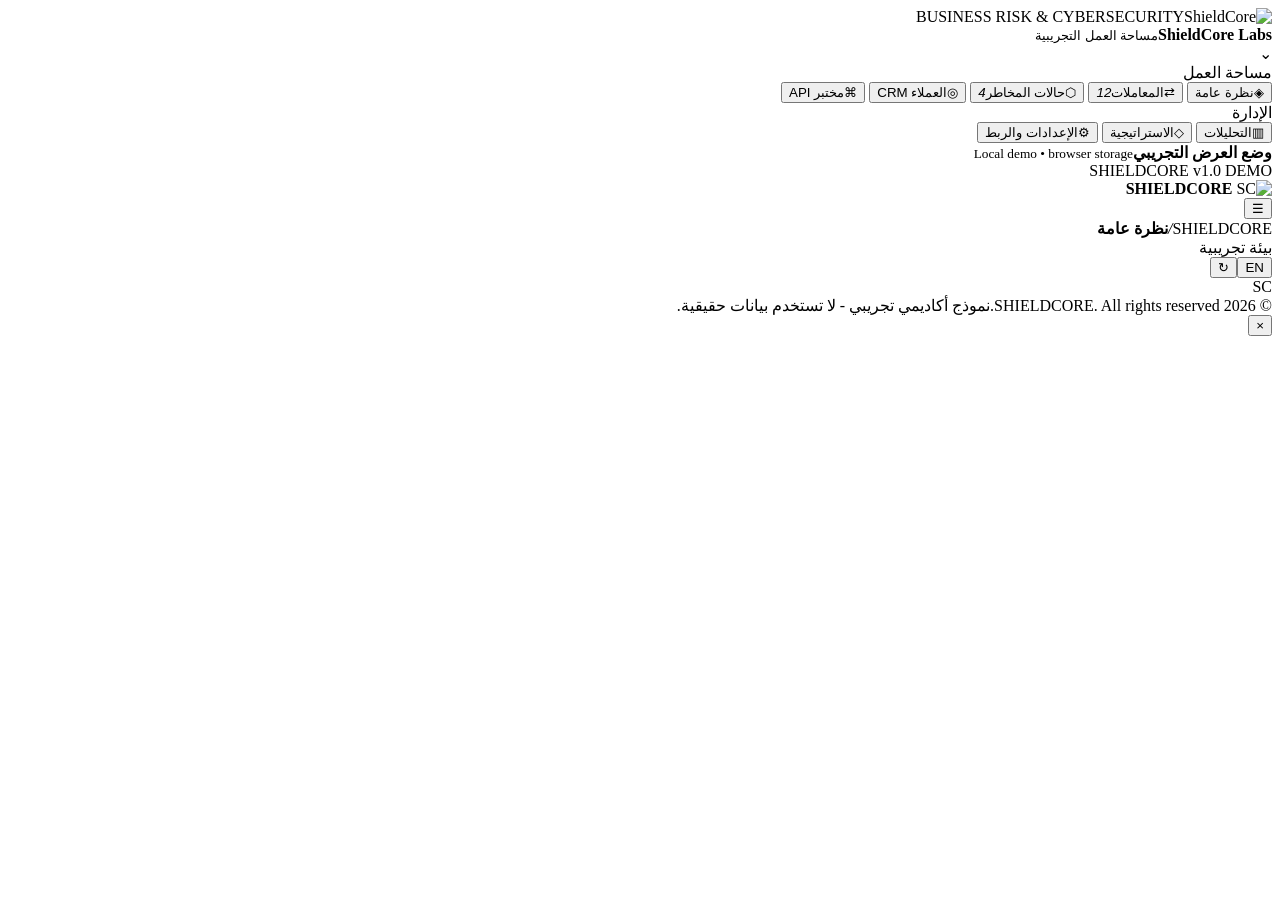
==== index.html @ 042070cd "Add files via upload" ====
<!doctype html>
<html lang="ar" dir="rtl">
<head>
  <meta charset="utf-8"><meta name="viewport" content="width=device-width, initial-scale=1">
  <meta name="theme-color" content="#08090d"><meta name="description" content="ShieldCore - API security, transaction risk management and customer operations.">
  <title>ShieldCore | Risk Command Center</title>
  <link rel="icon" href="assets/shieldcore-mark.png"><link rel="stylesheet" href="styles.css">
</head>
<body>
<div class="app-shell">
  <aside class="sidebar" id="sidebar">
    <div class="brand-lockup"><img src="assets/shieldcore-lockup.png" alt="ShieldCore"><span class="brand-caption">BUSINESS RISK & CYBERSECURITY</span></div>
    <div class="workspace-switch"><span class="workspace-dot"></span><div><b>ShieldCore Labs</b><small data-i18n="workspace">مساحة العمل التجريبية</small></div><span class="chevron">⌄</span></div>
    <div class="nav-caption" data-i18n="workspaceNav">مساحة العمل</div>
    <nav class="main-nav">
      <button class="nav-item active" data-view="overview"><span class="nav-ico">◈</span><span data-i18n="overview">نظرة عامة</span></button>
      <button class="nav-item" data-view="transactions"><span class="nav-ico">⇄</span><span data-i18n="transactions">المعاملات</span><em id="nav-tx-count">12</em></button>
      <button class="nav-item" data-view="cases"><span class="nav-ico">⬡</span><span data-i18n="cases">حالات المخاطر</span><em class="alert-count" id="nav-case-count">4</em></button>
      <button class="nav-item" data-view="customers"><span class="nav-ico">◎</span><span data-i18n="customers">العملاء CRM</span></button>
      <button class="nav-item" data-view="api"><span class="nav-ico">⌘</span><span data-i18n="api">مختبر API</span></button>
    </nav>
    <div class="nav-caption" data-i18n="management">الإدارة</div>
    <nav class="main-nav">
      <button class="nav-item" data-view="insights"><span class="nav-ico">▥</span><span data-i18n="insights">التحليلات</span></button>
      <button class="nav-item" data-view="strategy"><span class="nav-ico">◇</span><span data-i18n="strategy">الاستراتيجية</span></button>
      <button class="nav-item" data-view="settings"><span class="nav-ico">⚙</span><span data-i18n="settings">الإعدادات والربط</span></button>
    </nav>
    <div class="sidebar-bottom"><div class="security-status"><span class="pulse"></span><div><b data-i18n="demoMode">وضع العرض التجريبي</b><small id="mode-label">Local demo • browser storage</small></div></div><div class="side-footer">SHIELDCORE <span>v1.0 DEMO</span></div></div>
  </aside>
  <main class="main-area">
    <header class="topbar">
      <div class="mobile-brand"><img src="assets/shieldcore-mark.png" alt="SC"> <b>SHIELDCORE</b></div>
      <button class="mobile-menu" id="mobile-menu">☰</button>
      <div class="breadcrumb"><span>SHIELDCORE</span><i>/</i><b id="crumb-label">نظرة عامة</b></div>
      <div class="top-actions"><div class="live-pill"><span class="pulse"></span><span data-i18n="demoEnvironment">بيئة تجريبية</span></div><button class="icon-btn" id="lang-toggle" title="Switch language">EN</button><button class="icon-btn" id="reset-demo" title="Reset demo">↻</button><div class="avatar">SC</div></div>
    </header>
    <section class="content" id="view-container"></section>
    <footer class="page-footer"><span>© 2026 SHIELDCORE. All rights reserved.</span><span data-i18n="prototypeNotice">نموذج أكاديمي تجريبي - لا تستخدم بيانات حقيقية.</span></footer>
  </main>
</div>
<div class="toast" id="toast"></div>
<div class="modal-backdrop hidden" id="modal-backdrop"><div class="modal" id="modal"><button class="modal-close" id="modal-close">×</button><div id="modal-content"></div></div></div>
<script src="https://cdn.jsdelivr.net/npm/@supabase/supabase-js@2"></script>
<script src="config.js"></script><script src="app.js"></script>
</body></html>
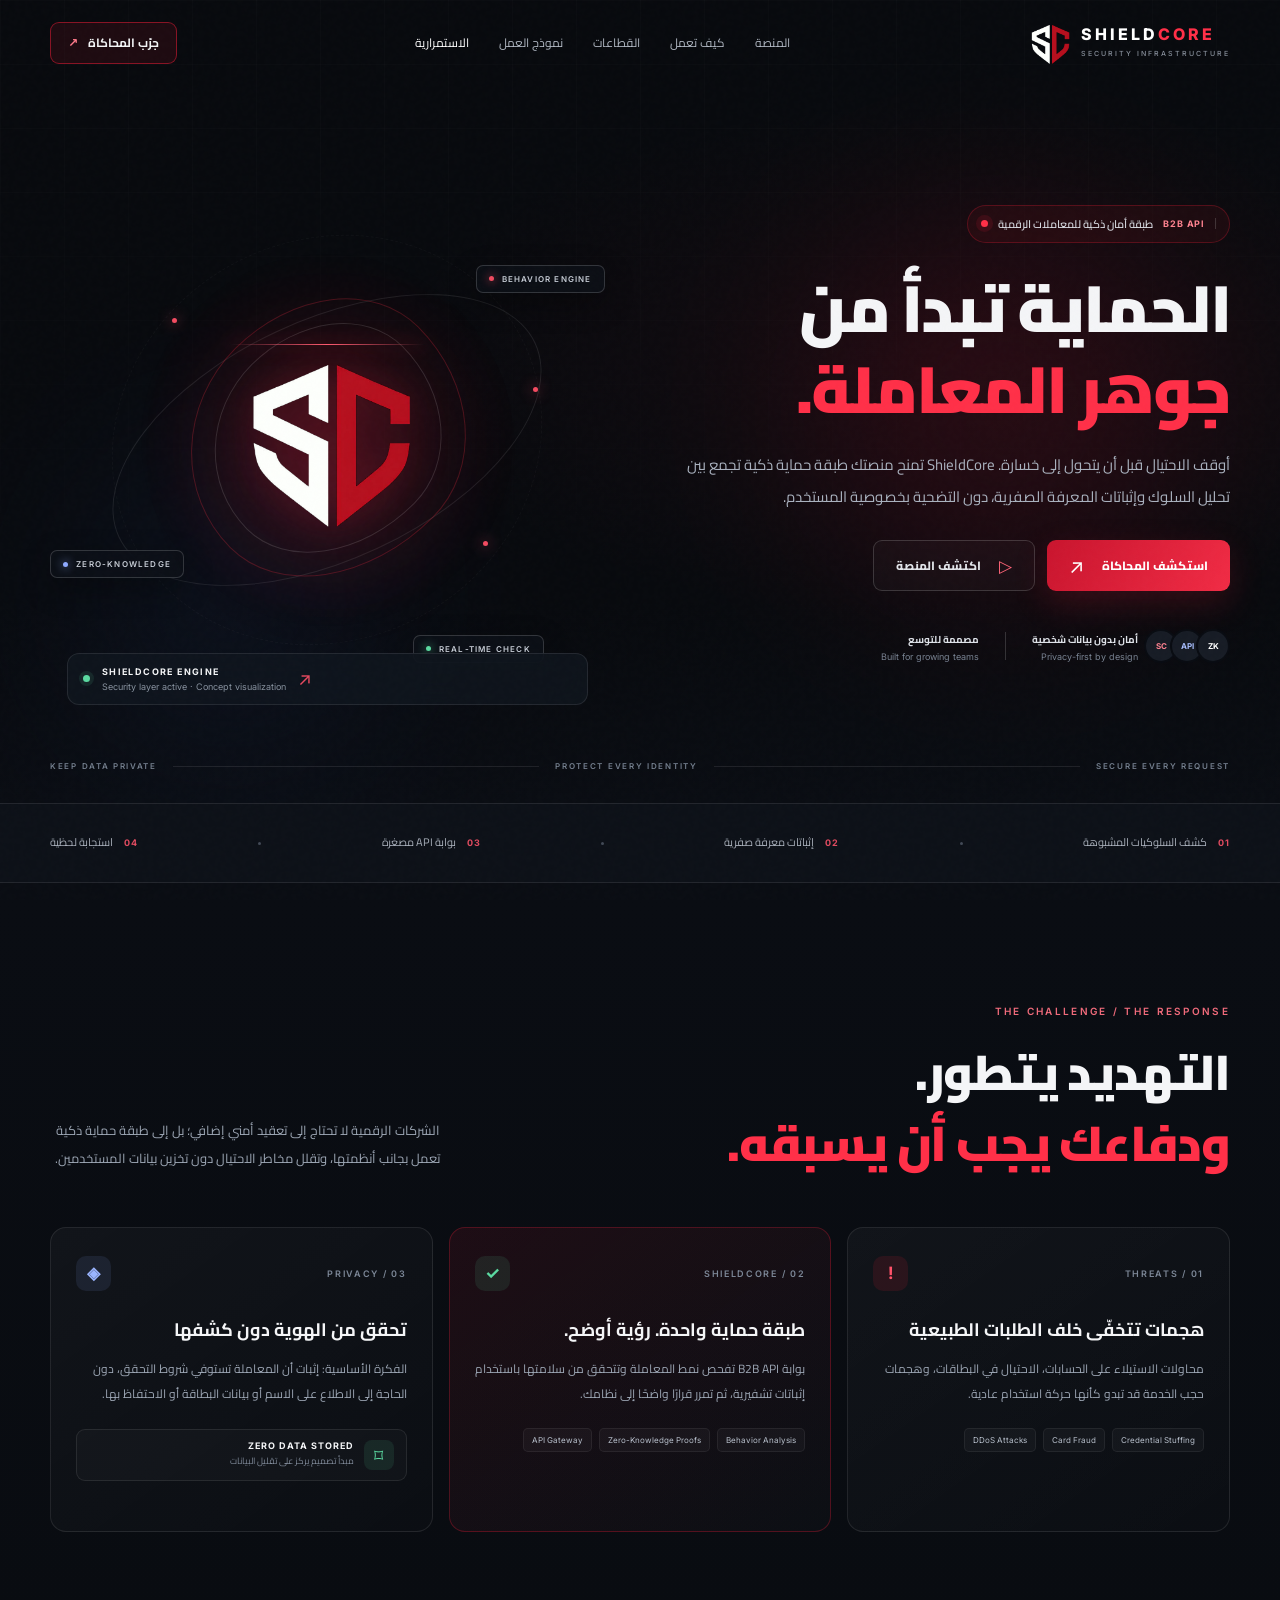
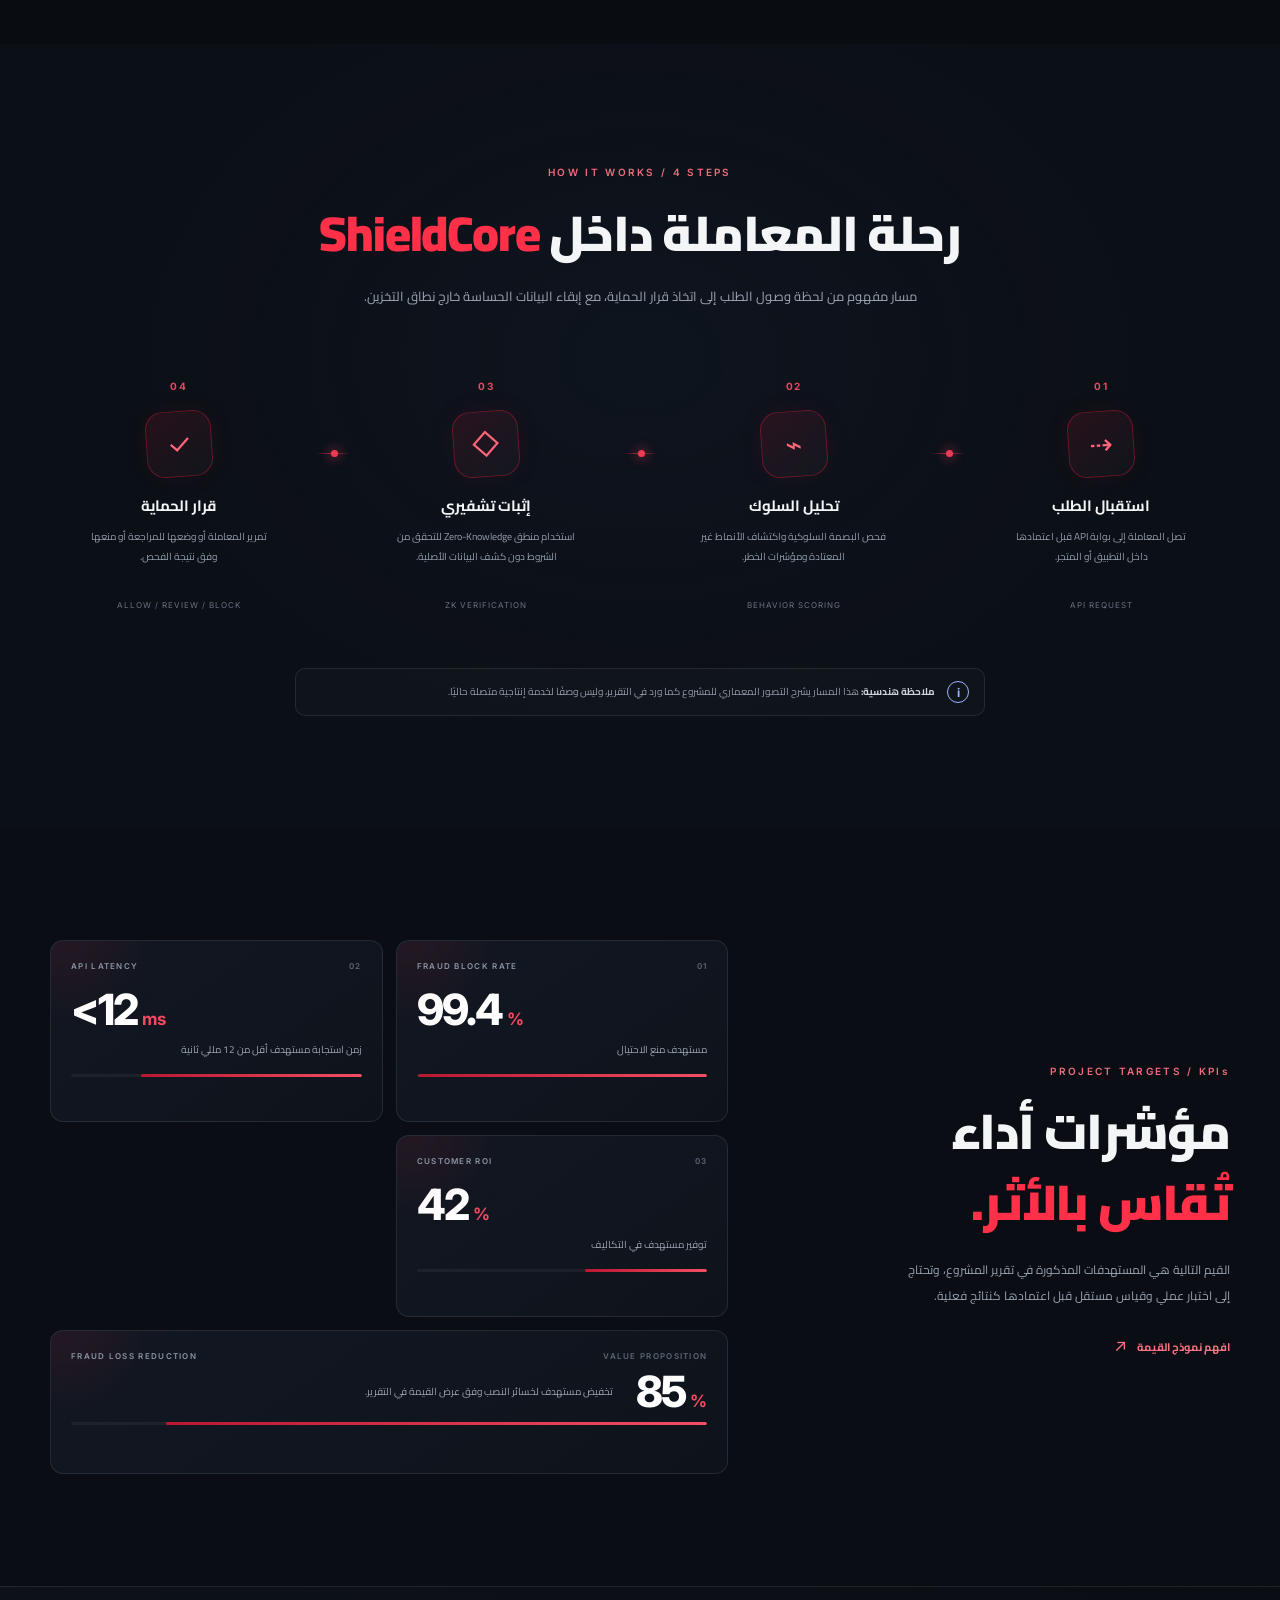
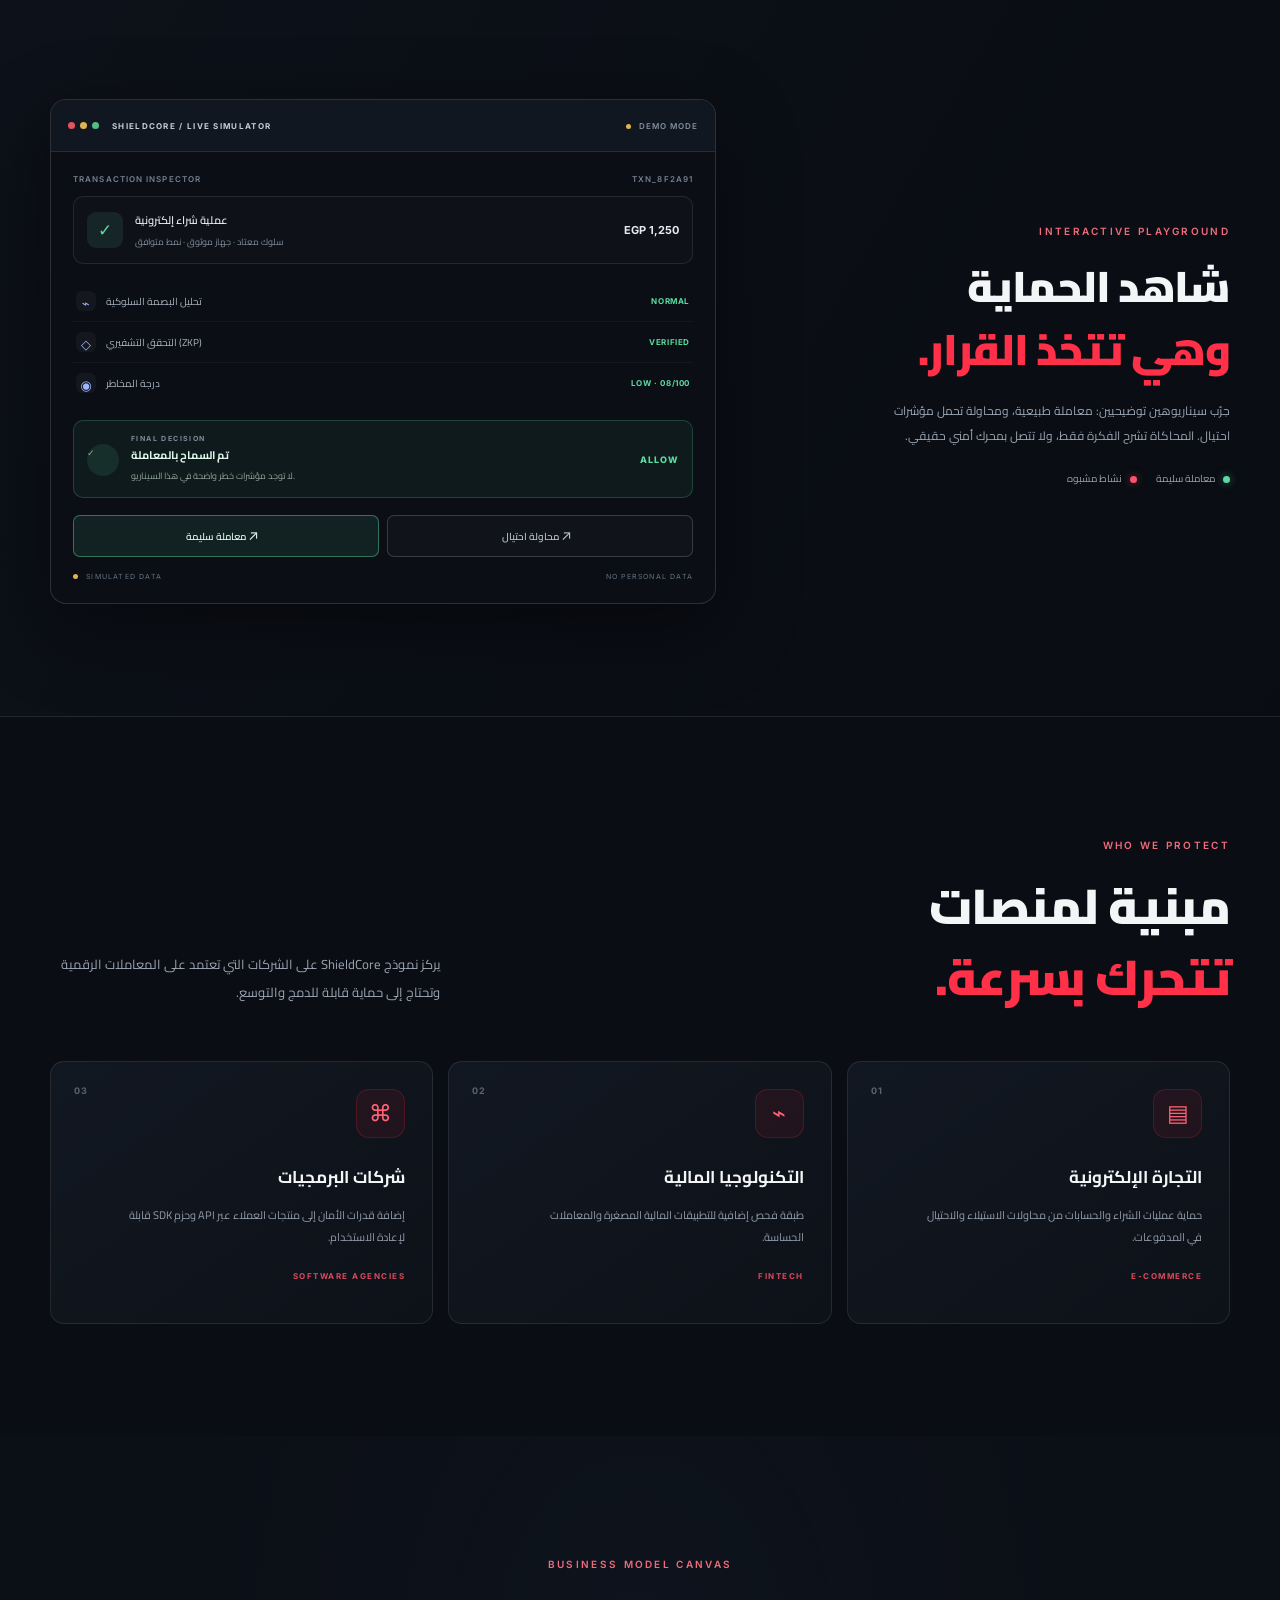
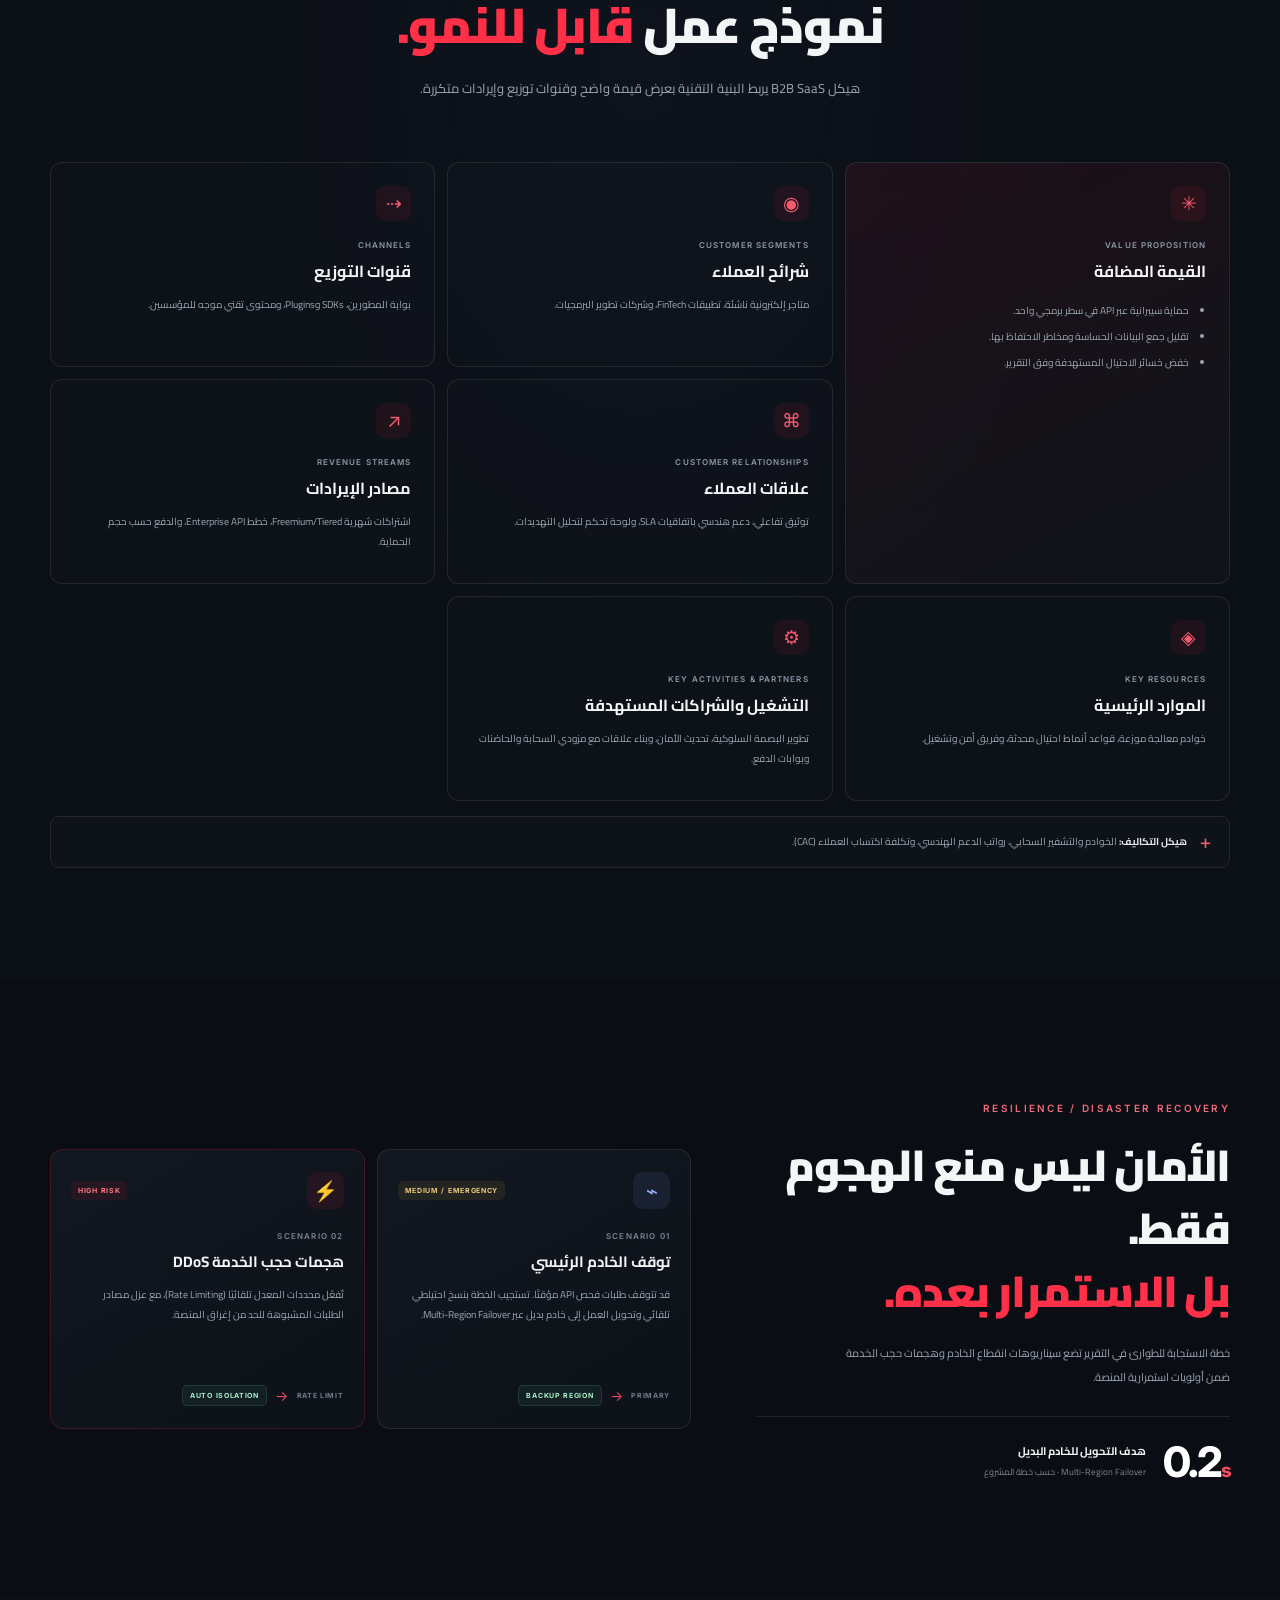
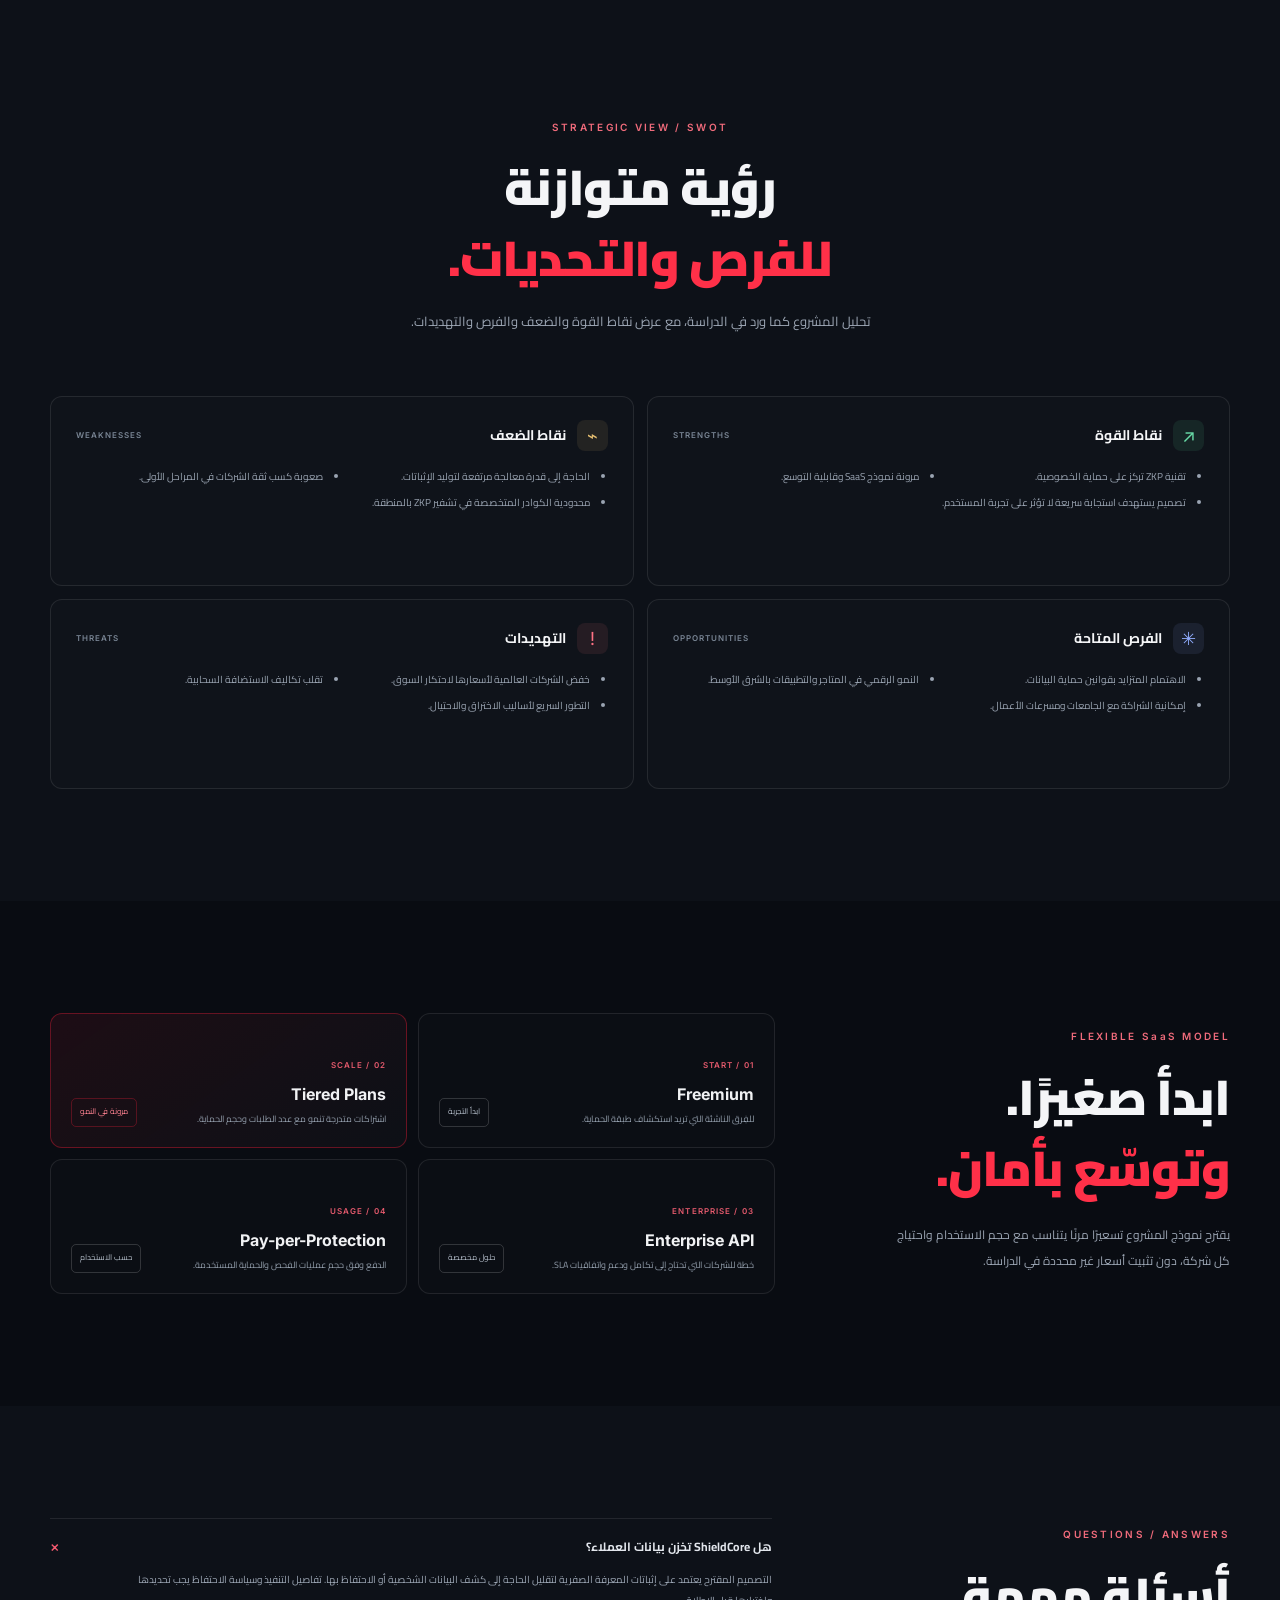
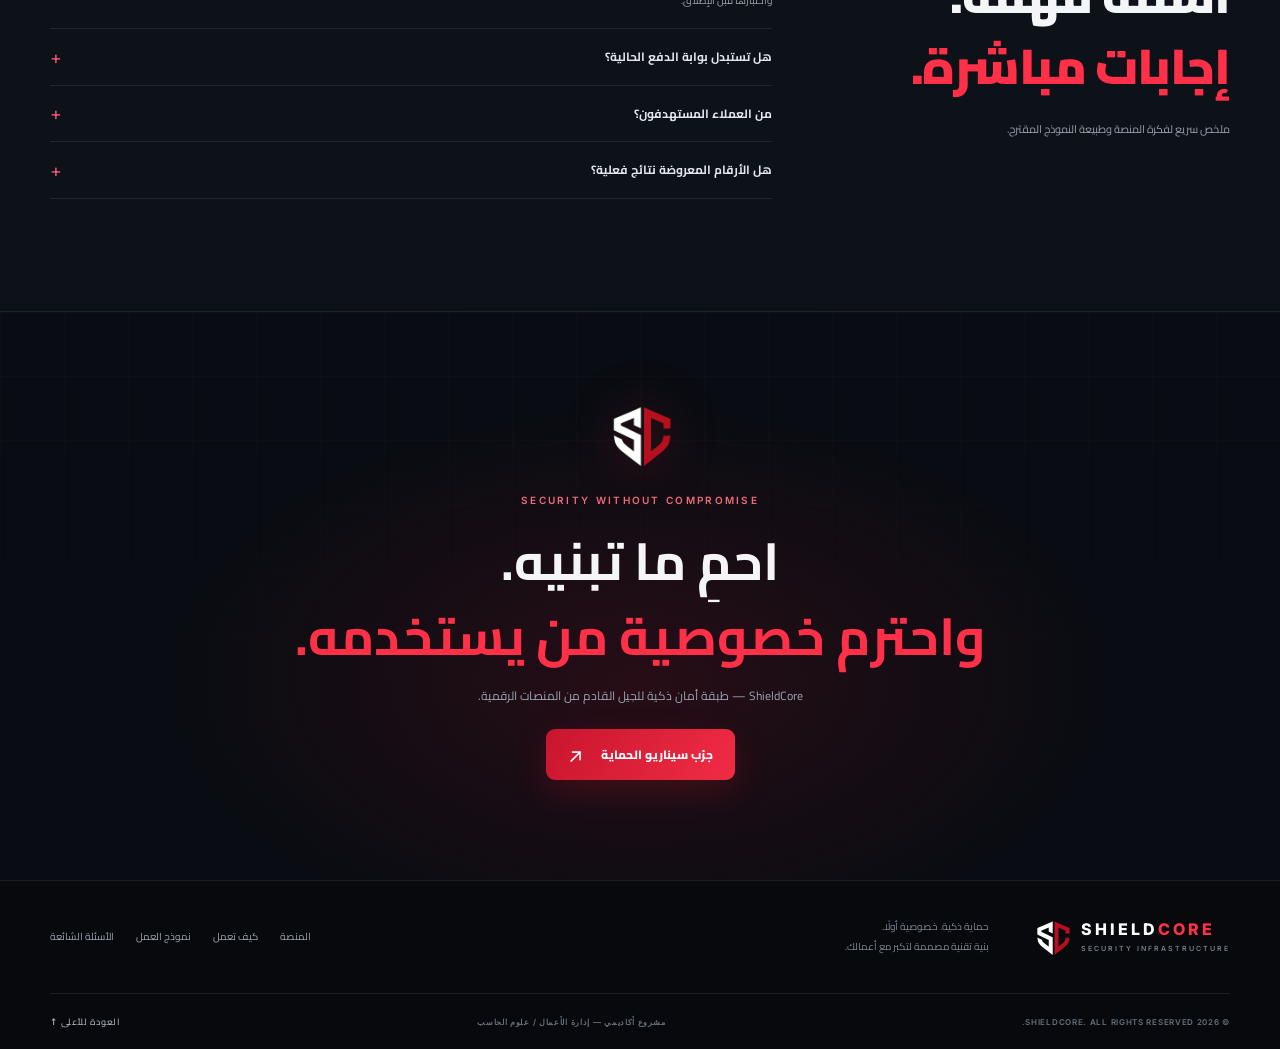
==== commit 1e0b35cb: "Replace repository contents with clean ShieldCore website" ====
--- a/index.html
+++ b/index.html
@@ -1,45 +1,259 @@
 <!doctype html>
 <html lang="ar" dir="rtl">
 <head>
-  <meta charset="utf-8"><meta name="viewport" content="width=device-width, initial-scale=1">
-  <meta name="theme-color" content="#08090d"><meta name="description" content="ShieldCore - API security, transaction risk management and customer operations.">
-  <title>ShieldCore | Risk Command Center</title>
-  <link rel="icon" href="assets/shieldcore-mark.png"><link rel="stylesheet" href="styles.css">
+  <meta charset="utf-8">
+  <meta name="viewport" content="width=device-width, initial-scale=1">
+  <meta name="theme-color" content="#07090d">
+  <meta name="description" content="ShieldCore — بوابة API ذكية لمكافحة الاحتيال الرقمي، وتحليل السلوكيات المشبوهة، وحماية الخصوصية بإثباتات المعرفة الصفرية.">
+  <meta property="og:title" content="ShieldCore | الحماية تبدأ من جوهر المعاملة">
+  <meta property="og:description" content="أمان لحظي للمعاملات الرقمية. خصوصية بلا تنازل. بنية B2B API Gateway مصممة للشركات الناشئة والمنصات الرقمية.">
+  <meta property="og:type" content="website">
+  <title>ShieldCore | الحماية تبدأ من جوهر المعاملة</title>
+  <link rel="icon" type="image/png" href="assets/shieldcore-mark.png">
+  <link rel="preconnect" href="https://fonts.googleapis.com">
+  <link rel="preconnect" href="https://fonts.gstatic.com" crossorigin>
+  <link href="https://fonts.googleapis.com/css2?family=Cairo:wght@400;500;600;700;800;900&family=Inter:wght@400;500;600;700;800&display=swap" rel="stylesheet">
+  
 </head>
 <body>
-<div class="app-shell">
-  <aside class="sidebar" id="sidebar">
-    <div class="brand-lockup"><img src="assets/shieldcore-lockup.png" alt="ShieldCore"><span class="brand-caption">BUSINESS RISK & CYBERSECURITY</span></div>
-    <div class="workspace-switch"><span class="workspace-dot"></span><div><b>ShieldCore Labs</b><small data-i18n="workspace">مساحة العمل التجريبية</small></div><span class="chevron">⌄</span></div>
-    <div class="nav-caption" data-i18n="workspaceNav">مساحة العمل</div>
-    <nav class="main-nav">
-      <button class="nav-item active" data-view="overview"><span class="nav-ico">◈</span><span data-i18n="overview">نظرة عامة</span></button>
-      <button class="nav-item" data-view="transactions"><span class="nav-ico">⇄</span><span data-i18n="transactions">المعاملات</span><em id="nav-tx-count">12</em></button>
-      <button class="nav-item" data-view="cases"><span class="nav-ico">⬡</span><span data-i18n="cases">حالات المخاطر</span><em class="alert-count" id="nav-case-count">4</em></button>
-      <button class="nav-item" data-view="customers"><span class="nav-ico">◎</span><span data-i18n="customers">العملاء CRM</span></button>
-      <button class="nav-item" data-view="api"><span class="nav-ico">⌘</span><span data-i18n="api">مختبر API</span></button>
-    </nav>
-    <div class="nav-caption" data-i18n="management">الإدارة</div>
-    <nav class="main-nav">
-      <button class="nav-item" data-view="insights"><span class="nav-ico">▥</span><span data-i18n="insights">التحليلات</span></button>
-      <button class="nav-item" data-view="strategy"><span class="nav-ico">◇</span><span data-i18n="strategy">الاستراتيجية</span></button>
-      <button class="nav-item" data-view="settings"><span class="nav-ico">⚙</span><span data-i18n="settings">الإعدادات والربط</span></button>
-    </nav>
-    <div class="sidebar-bottom"><div class="security-status"><span class="pulse"></span><div><b data-i18n="demoMode">وضع العرض التجريبي</b><small id="mode-label">Local demo • browser storage</small></div></div><div class="side-footer">SHIELDCORE <span>v1.0 DEMO</span></div></div>
-  </aside>
-  <main class="main-area">
-    <header class="topbar">
-      <div class="mobile-brand"><img src="assets/shieldcore-mark.png" alt="SC"> <b>SHIELDCORE</b></div>
-      <button class="mobile-menu" id="mobile-menu">☰</button>
-      <div class="breadcrumb"><span>SHIELDCORE</span><i>/</i><b id="crumb-label">نظرة عامة</b></div>
-      <div class="top-actions"><div class="live-pill"><span class="pulse"></span><span data-i18n="demoEnvironment">بيئة تجريبية</span></div><button class="icon-btn" id="lang-toggle" title="Switch language">EN</button><button class="icon-btn" id="reset-demo" title="Reset demo">↻</button><div class="avatar">SC</div></div>
-    </header>
-    <section class="content" id="view-container"></section>
-    <footer class="page-footer"><span>© 2026 SHIELDCORE. All rights reserved.</span><span data-i18n="prototypeNotice">نموذج أكاديمي تجريبي - لا تستخدم بيانات حقيقية.</span></footer>
+  <div class="page-noise" aria-hidden="true"></div>
+  <div class="scroll-progress" id="scrollProgress" aria-hidden="true"></div>
+
+  <header class="site-header" id="top">
+    <div class="container nav-wrap">
+      <a class="brand" href="#top" aria-label="ShieldCore - الصفحة الرئيسية">
+        <img src="assets/shieldcore-mark.png" alt="" class="brand-mark">
+        <span class="brand-word">SHIELD<span>CORE</span><small>SECURITY INFRASTRUCTURE</small></span>
+      </a>
+      <button class="menu-toggle" id="menuToggle" aria-label="فتح القائمة" aria-expanded="false"><span></span><span></span></button>
+      <nav class="main-nav" id="mainNav" aria-label="التنقل الرئيسي">
+        <a href="#platform">المنصة</a>
+        <a href="#how">كيف تعمل</a>
+        <a href="#industries">القطاعات</a>
+        <a href="#business">نموذج العمل</a>
+        <a href="#resilience">الاستمرارية</a>
+      </nav>
+      <a class="nav-cta" href="#demo">جرّب المحاكاة <span>↗</span></a>
+    </div>
+  </header>
+
+  <main>
+    <section class="hero section-shell" id="hero">
+      <div class="hero-grid"></div>
+      <div class="hero-glow glow-one"></div><div class="hero-glow glow-two"></div>
+      <div class="container hero-layout">
+        <div class="hero-copy reveal">
+          <div class="eyebrow"><span class="pulse-dot"></span> طبقة أمان ذكية للمعاملات الرقمية <b>B2B API</b></div>
+          <h1>الحماية تبدأ من<br><em>جوهر المعاملة.</em></h1>
+          <p class="hero-lead">أوقف الاحتيال قبل أن يتحول إلى خسارة. ShieldCore تمنح منصتك طبقة حماية ذكية تجمع بين تحليل السلوك وإثباتات المعرفة الصفرية، دون التضحية بخصوصية المستخدم.</p>
+          <div class="hero-actions">
+            <a class="btn btn-primary" href="#demo">استكشف المحاكاة <span>↗</span></a>
+            <a class="btn btn-ghost" href="#platform"><span class="play-icon">▷</span> اكتشف المنصة</a>
+          </div>
+          <div class="hero-proof">
+            <div class="proof-avatars"><i>SC</i><i>API</i><i>ZK</i></div>
+            <div><strong>أمان بدون بيانات شخصية</strong><small>Privacy-first by design</small></div>
+            <div class="proof-divider"></div>
+            <div><strong>مصممة للتوسع</strong><small>Built for growing teams</small></div>
+          </div>
+        </div>
+
+        <div class="hero-visual reveal delay-2" aria-label="تصور بصري لمنظومة ShieldCore">
+          <div class="visual-orbit orbit-a"></div><div class="visual-orbit orbit-b"></div>
+          <div class="orbit-tag tag-a"><span class="tiny-dot red"></span> BEHAVIOR ENGINE</div>
+          <div class="orbit-tag tag-b"><span class="tiny-dot"></span> ZERO-KNOWLEDGE</div>
+          <div class="orbit-tag tag-c"><span class="tiny-dot green"></span> REAL-TIME CHECK</div>
+          <div class="hero-shield-wrap">
+            <div class="shield-ring ring-outer"></div><div class="shield-ring ring-inner"></div>
+            <div class="shield-core"><img src="assets/shieldcore-mark.png" alt="رمز ShieldCore"></div>
+            <div class="shield-scan"></div>
+          </div>
+          <div class="signal signal-1"></div><div class="signal signal-2"></div><div class="signal signal-3"></div>
+          <div class="visual-caption"><span class="live-indicator"></span><div><b>SHIELDCORE ENGINE</b><small>Security layer active · Concept visualization</small></div><span class="caption-arrow">↗</span></div>
+        </div>
+      </div>
+      <div class="container hero-bottom"><span>SECURE EVERY REQUEST</span><div class="hero-line"></div><span>PROTECT EVERY IDENTITY</span><div class="hero-line"></div><span>KEEP DATA PRIVATE</span></div>
+    </section>
+
+    <section class="signal-strip" aria-label="مميزات المنصة">
+      <div class="container signal-strip-inner">
+        <span><b>01</b> كشف السلوكيات المشبوهة</span><i></i>
+        <span><b>02</b> إثباتات معرفة صفرية</span><i></i>
+        <span><b>03</b> بوابة API مصغرة</span><i></i>
+        <span><b>04</b> استجابة لحظية</span>
+      </div>
+    </section>
+
+    <section class="section section-problem" id="platform">
+      <div class="container">
+        <div class="section-heading split-heading reveal">
+          <div><span class="section-kicker">THE CHALLENGE / THE RESPONSE</span><h2>التهديد يتطور.<br><em>ودفاعك يجب أن يسبقه.</em></h2></div>
+          <p>الشركات الرقمية لا تحتاج إلى تعقيد أمني إضافي؛ بل إلى طبقة حماية ذكية تعمل بجانب أنظمتها، وتقلل مخاطر الاحتيال دون تخزين بيانات المستخدمين.</p>
+        </div>
+        <div class="problem-grid">
+          <article class="problem-card reveal">
+            <div class="card-topline"><span class="card-index">01 / THREATS</span><span class="card-symbol danger">!</span></div>
+            <h3>هجمات تتخفّى خلف الطلبات الطبيعية</h3>
+            <p>محاولات الاستيلاء على الحسابات، الاحتيال في البطاقات، وهجمات حجب الخدمة قد تبدو كأنها حركة استخدام عادية.</p>
+            <div class="threat-list"><span>Credential Stuffing</span><span>Card Fraud</span><span>DDoS Attacks</span></div>
+          </article>
+          <article class="problem-card solution-card reveal delay-1">
+            <div class="card-topline"><span class="card-index">02 / SHIELDCORE</span><span class="card-symbol safe">✓</span></div>
+            <h3>طبقة حماية واحدة. رؤية أوضح.</h3>
+            <p>بوابة B2B API تفحص نمط المعاملة وتتحقق من سلامتها باستخدام إثباتات تشفيرية، ثم تمرر قرارًا واضحًا إلى نظامك.</p>
+            <div class="threat-list"><span>Behavior Analysis</span><span>Zero-Knowledge Proofs</span><span>API Gateway</span></div>
+          </article>
+          <article class="problem-card reveal delay-2">
+            <div class="card-topline"><span class="card-index">03 / PRIVACY</span><span class="card-symbol neutral">◈</span></div>
+            <h3>تحقق من الهوية دون كشفها</h3>
+            <p>الفكرة الأساسية: إثبات أن المعاملة تستوفي شروط التحقق، دون الحاجة إلى الاطلاع على الاسم أو بيانات البطاقة أو الاحتفاظ بها.</p>
+            <div class="privacy-note"><span class="privacy-lock">⌑</span><span><b>ZERO DATA STORED</b><small>مبدأ تصميم يركز على تقليل البيانات</small></span></div>
+          </article>
+        </div>
+      </div>
+    </section>
+
+    <section class="section section-how" id="how">
+      <div class="container">
+        <div class="section-heading center-heading reveal">
+          <span class="section-kicker">HOW IT WORKS / 4 STEPS</span>
+          <h2>رحلة المعاملة داخل <em>ShieldCore</em></h2>
+          <p>مسار مفهوم من لحظة وصول الطلب إلى اتخاذ قرار الحماية، مع إبقاء البيانات الحساسة خارج نطاق التخزين.</p>
+        </div>
+        <div class="flow-track">
+          <article class="flow-step reveal"><div class="flow-number">01</div><div class="flow-icon"><span>⇢</span></div><h3>استقبال الطلب</h3><p>تصل المعاملة إلى بوابة API قبل اعتمادها داخل التطبيق أو المتجر.</p><small>API REQUEST</small></article>
+          <div class="flow-connector"><span></span></div>
+          <article class="flow-step reveal delay-1"><div class="flow-number">02</div><div class="flow-icon"><span>⌁</span></div><h3>تحليل السلوك</h3><p>فحص البصمة السلوكية واكتشاف الأنماط غير المعتادة ومؤشرات الخطر.</p><small>BEHAVIOR SCORING</small></article>
+          <div class="flow-connector"><span></span></div>
+          <article class="flow-step reveal delay-2"><div class="flow-number">03</div><div class="flow-icon"><span>◇</span></div><h3>إثبات تشفيري</h3><p>استخدام منطق Zero-Knowledge للتحقق من الشروط دون كشف البيانات الأصلية.</p><small>ZK VERIFICATION</small></article>
+          <div class="flow-connector"><span></span></div>
+          <article class="flow-step reveal delay-3"><div class="flow-number">04</div><div class="flow-icon"><span>✓</span></div><h3>قرار الحماية</h3><p>تمرير المعاملة أو وضعها للمراجعة أو منعها وفق نتيجة الفحص.</p><small>ALLOW / REVIEW / BLOCK</small></article>
+        </div>
+        <div class="architecture-note reveal"><div class="note-icon">i</div><p><b>ملاحظة هندسية:</b> هذا المسار يشرح التصور المعماري للمشروع كما ورد في التقرير، وليس وصفًا لخدمة إنتاجية متصلة حاليًا.</p></div>
+      </div>
+    </section>
+
+    <section class="section section-metrics" id="impact">
+      <div class="container metrics-shell">
+        <div class="metrics-intro reveal"><span class="section-kicker">PROJECT TARGETS / KPIs</span><h2>مؤشرات أداء<br><em>تُقاس بالأثر.</em></h2><p>القيم التالية هي المستهدفات المذكورة في تقرير المشروع، وتحتاج إلى اختبار عملي وقياس مستقل قبل اعتمادها كنتائج فعلية.</p><a href="#business" class="text-link">افهم نموذج القيمة <span>↗</span></a></div>
+        <div class="metrics-grid">
+          <article class="metric-card reveal"><div class="metric-label">FRAUD BLOCK RATE <span>01</span></div><div class="metric-value"><strong data-count="99.4" data-decimals="1">0</strong><small>%</small></div><p>مستهدف منع الاحتيال</p><div class="metric-bar"><i style="--bar:99.4%"></i></div></article>
+          <article class="metric-card reveal delay-1"><div class="metric-label">API LATENCY <span>02</span></div><div class="metric-value"><strong data-count="12" data-prefix="&lt;">0</strong><small>ms</small></div><p>زمن استجابة مستهدف أقل من 12 مللي ثانية</p><div class="metric-bar"><i style="--bar:76%"></i></div></article>
+          <article class="metric-card reveal delay-2"><div class="metric-label">CUSTOMER ROI <span>03</span></div><div class="metric-value"><strong data-count="42">0</strong><small>%</small></div><p>توفير مستهدف في التكاليف</p><div class="metric-bar"><i style="--bar:42%"></i></div></article>
+          <article class="metric-card metric-card-wide reveal delay-3"><div class="metric-label">FRAUD LOSS REDUCTION <span>VALUE PROPOSITION</span></div><div class="metric-wide-content"><div class="metric-value"><strong data-count="85">0</strong><small>%</small></div><p>تخفيض مستهدف لخسائر النصب وفق عرض القيمة في التقرير.</p></div><div class="metric-bar"><i style="--bar:85%"></i></div></article>
+        </div>
+      </div>
+    </section>
+
+    <section class="section section-demo" id="demo">
+      <div class="container demo-layout">
+        <div class="demo-copy reveal"><span class="section-kicker">INTERACTIVE PLAYGROUND</span><h2>شاهد الحماية<br><em>وهي تتخذ القرار.</em></h2><p>جرّب سيناريوهين توضيحيين: معاملة طبيعية، ومحاولة تحمل مؤشرات احتيال. المحاكاة تشرح الفكرة فقط، ولا تتصل بمحرك أمني حقيقي.</p><div class="demo-legend"><span><i class="legend-dot green"></i> معاملة سليمة</span><span><i class="legend-dot red"></i> نشاط مشبوه</span></div></div>
+        <div class="demo-console reveal delay-1">
+          <div class="console-header"><div class="console-title"><span class="console-lights"><i></i><i></i><i></i></span><b>SHIELDCORE / LIVE SIMULATOR</b></div><span class="console-state"><i></i> DEMO MODE</span></div>
+          <div class="console-body">
+            <div class="console-meta"><span>TRANSACTION INSPECTOR</span><span id="transactionId">TXN_8F2A91</span></div>
+            <div class="transaction-card"><div class="transaction-avatar" id="transactionAvatar">✓</div><div class="transaction-info"><b id="transactionName">عملية شراء إلكترونية</b><small id="transactionDetail">سلوك معتاد · جهاز موثوق · نمط متوافق</small></div><div class="transaction-amount" id="transactionAmount">EGP 1,250</div></div>
+            <div class="analysis-list" id="analysisList">
+              <div class="analysis-row"><span class="analysis-icon">⌁</span><span>تحليل البصمة السلوكية</span><b class="analysis-result good">NORMAL</b></div>
+              <div class="analysis-row"><span class="analysis-icon">◇</span><span>التحقق التشفيري (ZKP)</span><b class="analysis-result good">VERIFIED</b></div>
+              <div class="analysis-row"><span class="analysis-icon">◉</span><span>درجة المخاطر</span><b class="analysis-result good">LOW · 08/100</b></div>
+            </div>
+            <div class="decision-panel" id="decisionPanel"><span class="decision-icon">✓</span><div><small>FINAL DECISION</small><b id="decisionTitle">تم السماح بالمعاملة</b><span id="decisionDescription">لا توجد مؤشرات خطر واضحة في هذا السيناريو.</span></div><strong id="decisionBadge">ALLOW</strong></div>
+            <div class="console-actions"><button class="scenario-btn active" data-scenario="safe" type="button">معاملة سليمة <span>↗</span></button><button class="scenario-btn danger-btn" data-scenario="risk" type="button">محاولة احتيال <span>↗</span></button></div>
+            <div class="console-foot"><span><i></i> SIMULATED DATA</span><span>NO PERSONAL DATA</span></div>
+          </div>
+        </div>
+      </div>
+    </section>
+
+    <section class="section section-industries" id="industries">
+      <div class="container">
+        <div class="section-heading split-heading reveal"><div><span class="section-kicker">WHO WE PROTECT</span><h2>مبنية لمنصات<br><em>تتحرك بسرعة.</em></h2></div><p>يركز نموذج ShieldCore على الشركات التي تعتمد على المعاملات الرقمية وتحتاج إلى حماية قابلة للدمج والتوسع.</p></div>
+        <div class="industry-grid">
+          <article class="industry-card reveal"><div class="industry-number">01</div><div class="industry-icon">▤</div><h3>التجارة الإلكترونية</h3><p>حماية عمليات الشراء والحسابات من محاولات الاستيلاء والاحتيال في المدفوعات.</p><span>E-COMMERCE</span></article>
+          <article class="industry-card reveal delay-1"><div class="industry-number">02</div><div class="industry-icon">⌁</div><h3>التكنولوجيا المالية</h3><p>طبقة فحص إضافية للتطبيقات المالية المصغرة والمعاملات الحساسة.</p><span>FINTECH</span></article>
+          <article class="industry-card reveal delay-2"><div class="industry-number">03</div><div class="industry-icon">⌘</div><h3>شركات البرمجيات</h3><p>إضافة قدرات الأمان إلى منتجات العملاء عبر API وحزم SDK قابلة لإعادة الاستخدام.</p><span>SOFTWARE AGENCIES</span></article>
+        </div>
+      </div>
+    </section>
+
+    <section class="section section-business" id="business">
+      <div class="container">
+        <div class="section-heading center-heading reveal"><span class="section-kicker">BUSINESS MODEL CANVAS</span><h2>نموذج عمل <em>قابل للنمو.</em></h2><p>هيكل B2B SaaS يربط البنية التقنية بعرض قيمة واضح وقنوات توزيع وإيرادات متكررة.</p></div>
+        <div class="business-grid">
+          <article class="business-card large-card reveal"><span class="business-icon">✳</span><small>VALUE PROPOSITION</small><h3>القيمة المضافة</h3><ul><li>حماية سيبرانية عبر API في سطر برمجي واحد.</li><li>تقليل جمع البيانات الحساسة ومخاطر الاحتفاظ بها.</li><li>خفض خسائر الاحتيال المستهدفة وفق التقرير.</li></ul></article>
+          <article class="business-card reveal delay-1"><span class="business-icon">◉</span><small>CUSTOMER SEGMENTS</small><h3>شرائح العملاء</h3><p>متاجر إلكترونية ناشئة، تطبيقات FinTech، وشركات تطوير البرمجيات.</p></article>
+          <article class="business-card reveal delay-2"><span class="business-icon">⇢</span><small>CHANNELS</small><h3>قنوات التوزيع</h3><p>بوابة المطورين، SDKs وPlugins، ومحتوى تقني موجه للمؤسسين.</p></article>
+          <article class="business-card reveal"><span class="business-icon">⌘</span><small>CUSTOMER RELATIONSHIPS</small><h3>علاقات العملاء</h3><p>توثيق تفاعلي، دعم هندسي باتفاقيات SLA، ولوحة تحكم لتحليل التهديدات.</p></article>
+          <article class="business-card reveal delay-1"><span class="business-icon">↗</span><small>REVENUE STREAMS</small><h3>مصادر الإيرادات</h3><p>اشتراكات شهرية Freemium/Tiered، خطط Enterprise API، والدفع حسب حجم الحماية.</p></article>
+          <article class="business-card reveal delay-2"><span class="business-icon">◈</span><small>KEY RESOURCES</small><h3>الموارد الرئيسية</h3><p>خوادم معالجة موزعة، قواعد أنماط احتيال محدثة، وفريق أمن وتشغيل.</p></article>
+          <article class="business-card reveal"><span class="business-icon">⚙</span><small>KEY ACTIVITIES & PARTNERS</small><h3>التشغيل والشراكات المستهدفة</h3><p>تطوير البصمة السلوكية، تحديث الأمان، وبناء علاقات مع مزودي السحابة والحاضنات وبوابات الدفع.</p></article>
+        </div>
+        <div class="business-footnote reveal"><span>+</span><p><b>هيكل التكاليف:</b> الخوادم والتشفير السحابي، رواتب الدعم الهندسي، وتكلفة اكتساب العملاء (CAC).</p></div>
+      </div>
+    </section>
+
+    <section class="section section-resilience" id="resilience">
+      <div class="container resilience-layout">
+        <div class="resilience-copy reveal"><span class="section-kicker">RESILIENCE / DISASTER RECOVERY</span><h2>الأمان ليس منع الهجوم فقط.<br><em>بل الاستمرار بعده.</em></h2><p>خطة الاستجابة للطوارئ في التقرير تضع سيناريوهات انقطاع الخادم وهجمات حجب الخدمة ضمن أولويات استمرارية المنصة.</p><div class="resilience-stat"><strong>0.2<span>s</span></strong><div><b>هدف التحويل للخادم البديل</b><small>Multi-Region Failover · حسب خطة المشروع</small></div></div></div>
+        <div class="resilience-cards">
+          <article class="recovery-card reveal delay-1"><div class="recovery-top"><span class="recovery-icon">⌁</span><span class="severity medium">MEDIUM / EMERGENCY</span></div><small>SCENARIO 01</small><h3>توقف الخادم الرئيسي</h3><p>قد تتوقف طلبات فحص API مؤقتًا. تستجيب الخطة بنسخ احتياطي تلقائي وتحويل العمل إلى خادم بديل عبر Multi-Region Failover.</p><div class="recovery-flow"><span>PRIMARY</span><i>→</i><span class="active-node">BACKUP REGION</span></div></article>
+          <article class="recovery-card recovery-danger reveal delay-2"><div class="recovery-top"><span class="recovery-icon">⚡</span><span class="severity high">HIGH RISK</span></div><small>SCENARIO 02</small><h3>هجمات حجب الخدمة DDoS</h3><p>تُفعّل محددات المعدل تلقائيًا (Rate Limiting)، مع عزل مصادر الطلبات المشبوهة للحد من إغراق المنصة.</p><div class="recovery-flow"><span>RATE LIMIT</span><i>→</i><span class="active-node">AUTO ISOLATION</span></div></article>
+        </div>
+      </div>
+    </section>
+
+    <section class="section section-swot" id="strategy">
+      <div class="container">
+        <div class="section-heading center-heading reveal"><span class="section-kicker">STRATEGIC VIEW / SWOT</span><h2>رؤية متوازنة<br><em>للفرص والتحديات.</em></h2><p>تحليل المشروع كما ورد في الدراسة، مع عرض نقاط القوة والضعف والفرص والتهديدات.</p></div>
+        <div class="swot-grid">
+          <article class="swot-card strength reveal"><div class="swot-title"><span>↗</span><b>نقاط القوة</b><small>STRENGTHS</small></div><ul><li>تقنية ZKP تركز على حماية الخصوصية.</li><li>مرونة نموذج SaaS وقابلية التوسع.</li><li>تصميم يستهدف استجابة سريعة لا تؤثر على تجربة المستخدم.</li></ul></article>
+          <article class="swot-card weakness reveal delay-1"><div class="swot-title"><span>⌁</span><b>نقاط الضعف</b><small>WEAKNESSES</small></div><ul><li>الحاجة إلى قدرة معالجة مرتفعة لتوليد الإثباتات.</li><li>صعوبة كسب ثقة الشركات في المراحل الأولى.</li><li>محدودية الكوادر المتخصصة في تشفير ZKP بالمنطقة.</li></ul></article>
+          <article class="swot-card opportunity reveal delay-2"><div class="swot-title"><span>✳</span><b>الفرص المتاحة</b><small>OPPORTUNITIES</small></div><ul><li>الاهتمام المتزايد بقوانين حماية البيانات.</li><li>النمو الرقمي في المتاجر والتطبيقات بالشرق الأوسط.</li><li>إمكانية الشراكة مع الجامعات ومسرعات الأعمال.</li></ul></article>
+          <article class="swot-card threat reveal delay-3"><div class="swot-title"><span>!</span><b>التهديدات</b><small>THREATS</small></div><ul><li>خفض الشركات العالمية لأسعارها لاحتكار السوق.</li><li>تقلب تكاليف الاستضافة السحابية.</li><li>التطور السريع لأساليب الاختراق والاحتيال.</li></ul></article>
+        </div>
+      </div>
+    </section>
+
+    <section class="section section-pricing" id="pricing">
+      <div class="container pricing-layout">
+        <div class="pricing-copy reveal"><span class="section-kicker">FLEXIBLE SaaS MODEL</span><h2>ابدأ صغيرًا.<br><em>وتوسّع بأمان.</em></h2><p>يقترح نموذج المشروع تسعيرًا مرنًا يتناسب مع حجم الاستخدام واحتياج كل شركة، دون تثبيت أسعار غير محددة في الدراسة.</p></div>
+        <div class="pricing-options">
+          <article class="pricing-card reveal"><div><small>01 / START</small><h3>Freemium</h3><p>للفِرق الناشئة التي تريد استكشاف طبقة الحماية.</p></div><span class="pricing-tag">ابدأ التجربة</span></article>
+          <article class="pricing-card featured-price reveal delay-1"><div><small>02 / SCALE</small><h3>Tiered Plans</h3><p>اشتراكات متدرجة تنمو مع عدد الطلبات وحجم الحماية.</p></div><span class="pricing-tag">مرونة في النمو</span></article>
+          <article class="pricing-card reveal delay-2"><div><small>03 / ENTERPRISE</small><h3>Enterprise API</h3><p>خطة للشركات التي تحتاج إلى تكامل ودعم واتفاقيات SLA.</p></div><span class="pricing-tag">حلول مخصصة</span></article>
+          <article class="pricing-card reveal delay-3"><div><small>04 / USAGE</small><h3>Pay-per-Protection</h3><p>الدفع وفق حجم عمليات الفحص والحماية المستخدمة.</p></div><span class="pricing-tag">حسب الاستخدام</span></article>
+        </div>
+      </div>
+    </section>
+
+    <section class="section section-faq" id="faq">
+      <div class="container faq-layout">
+        <div class="section-heading reveal"><span class="section-kicker">QUESTIONS / ANSWERS</span><h2>أسئلة مهمة.<br><em>إجابات مباشرة.</em></h2><p>ملخص سريع لفكرة المنصة وطبيعة النموذج المقترح.</p></div>
+        <div class="faq-list reveal delay-1">
+          <details open><summary>هل ShieldCore تخزن بيانات العملاء؟<span>+</span></summary><p>التصميم المقترح يعتمد على إثباتات المعرفة الصفرية لتقليل الحاجة إلى كشف البيانات الشخصية أو الاحتفاظ بها. تفاصيل التنفيذ وسياسة الاحتفاظ يجب تحديدها واختبارها قبل الإطلاق.</p></details>
+          <details><summary>هل تستبدل بوابة الدفع الحالية؟<span>+</span></summary><p>لا. الفكرة هي إضافة طبقة فحص عبر API بجانب النظام القائم، ويمكن تصميم التكامل مع مزودي الدفع والمنصات المستخدمة لدى العميل.</p></details>
+          <details><summary>من العملاء المستهدفون؟<span>+</span></summary><p>المتاجر الإلكترونية الناشئة، تطبيقات الخدمات المالية المصغرة، وشركات تطوير البرمجيات التي تقدم حلولًا لعملائها.</p></details>
+          <details><summary>هل الأرقام المعروضة نتائج فعلية؟<span>+</span></summary><p>لا. الأرقام المعروضة هي مستهدفات ومؤشرات مقترحة في تقرير المشروع، وليست نتائج منشورة لاختبارات تشغيلية أو اعتمادًا أمنيًا.</p></details>
+        </div>
+      </div>
+    </section>
+
+    <section class="closing-cta">
+      <div class="cta-grid"></div><div class="container closing-inner reveal"><img src="assets/shieldcore-mark.png" alt="" class="closing-mark"><span class="section-kicker">SECURITY WITHOUT COMPROMISE</span><h2>احمِ ما تبنيه.<br><em>واحترم خصوصية من يستخدمه.</em></h2><p>ShieldCore — طبقة أمان ذكية للجيل القادم من المنصات الرقمية.</p><a href="#demo" class="btn btn-primary">جرّب سيناريو الحماية <span>↗</span></a></div>
+    </section>
   </main>
-</div>
-<div class="toast" id="toast"></div>
-<div class="modal-backdrop hidden" id="modal-backdrop"><div class="modal" id="modal"><button class="modal-close" id="modal-close">×</button><div id="modal-content"></div></div></div>
-<script src="https://cdn.jsdelivr.net/npm/@supabase/supabase-js@2"></script>
-<script src="config.js"></script><script src="app.js"></script>
-</body></html>+
+  <footer class="site-footer">
+    <div class="container footer-main">
+      <a class="brand footer-brand" href="#top"><img src="assets/shieldcore-mark.png" alt="" class="brand-mark"><span class="brand-word">SHIELD<span>CORE</span><small>SECURITY INFRASTRUCTURE</small></span></a>
+      <p>حماية ذكية. خصوصية أولًا.<br>بنية تقنية مصممة لتكبر مع أعمالك.</p>
+      <div class="footer-links"><a href="#platform">المنصة</a><a href="#how">كيف تعمل</a><a href="#business">نموذج العمل</a><a href="#faq">الأسئلة الشائعة</a></div>
+    </div>
+    <div class="container footer-bottom"><span>© <span id="currentYear">2026</span> SHIELDCORE. ALL RIGHTS RESERVED.</span><span>مشروع أكاديمي — إدارة الأعمال / علوم الحاسب</span><a href="#top">العودة للأعلى ↑</a></div>
+  </footer>
+
+  <div class="toast" id="toast" role="status" aria-live="polite"></div>
+  <script src="loader.js" defer></script>
+</body>
+</html>
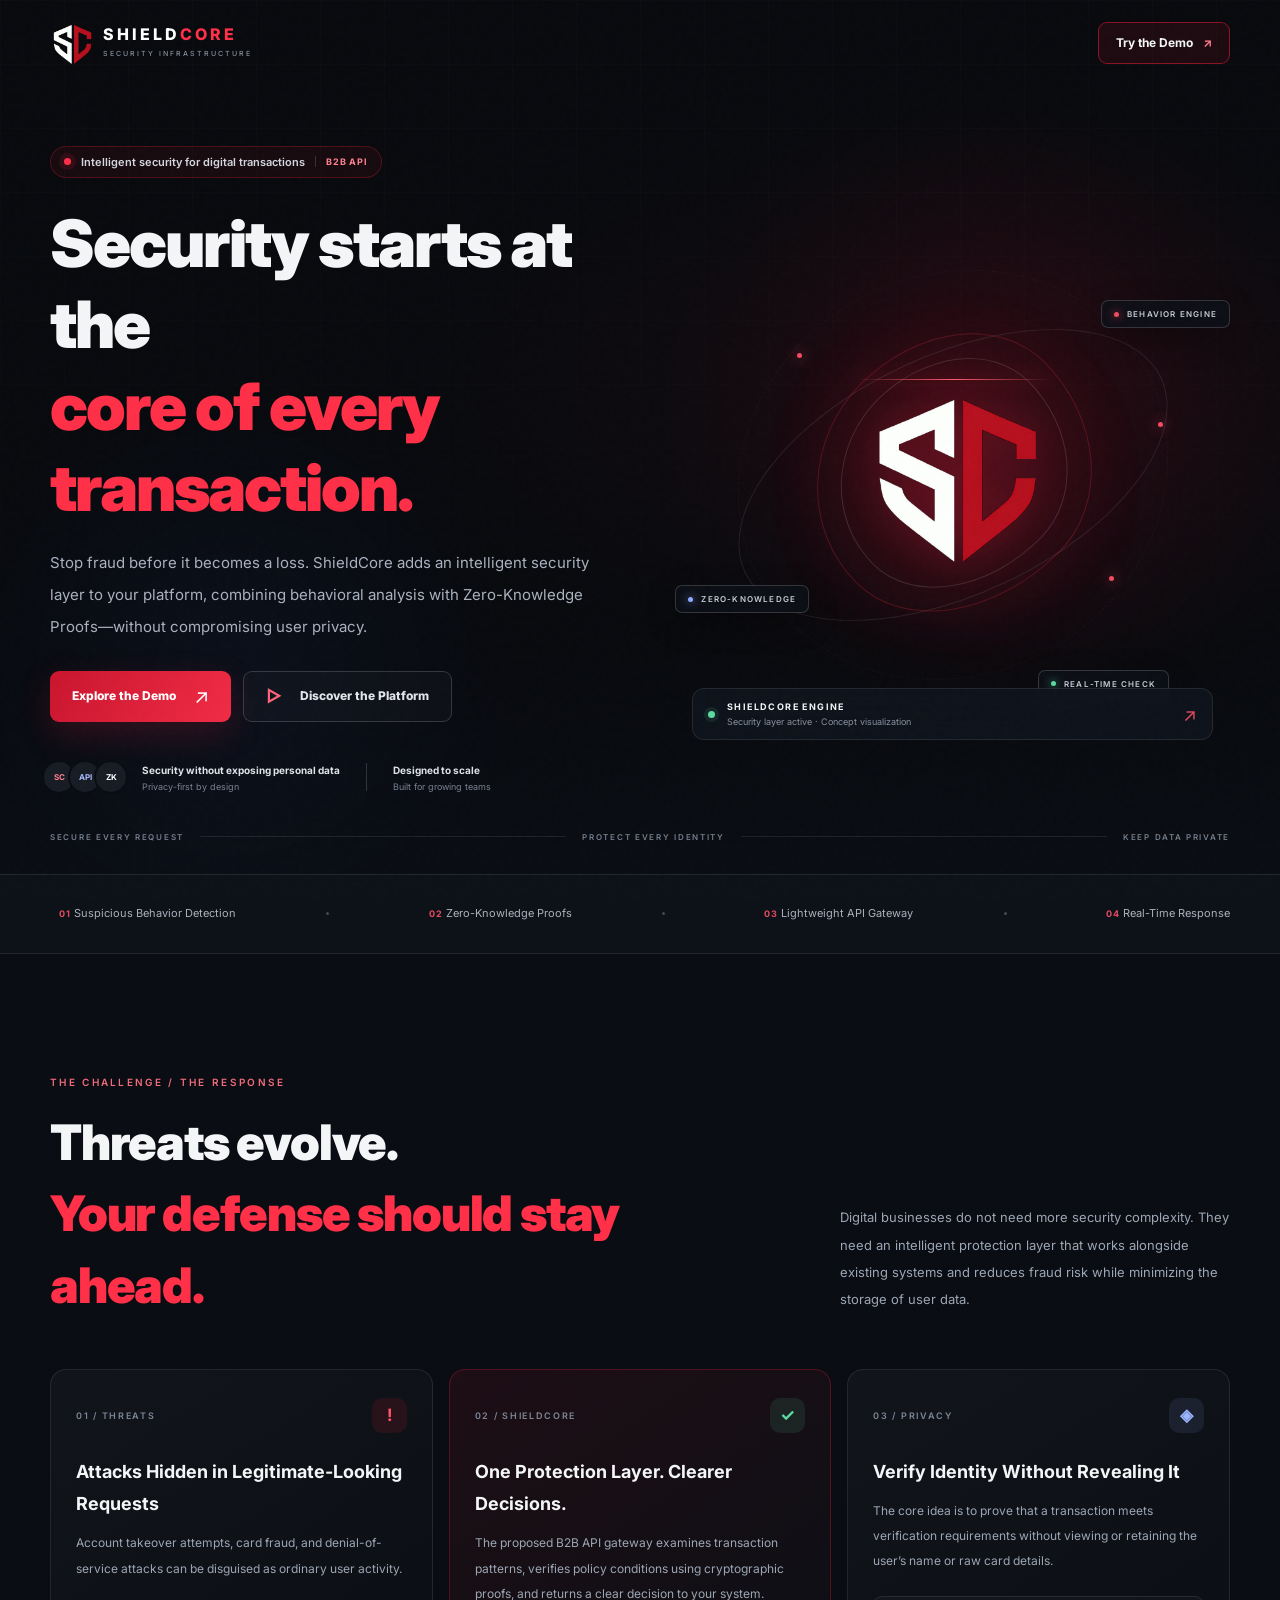
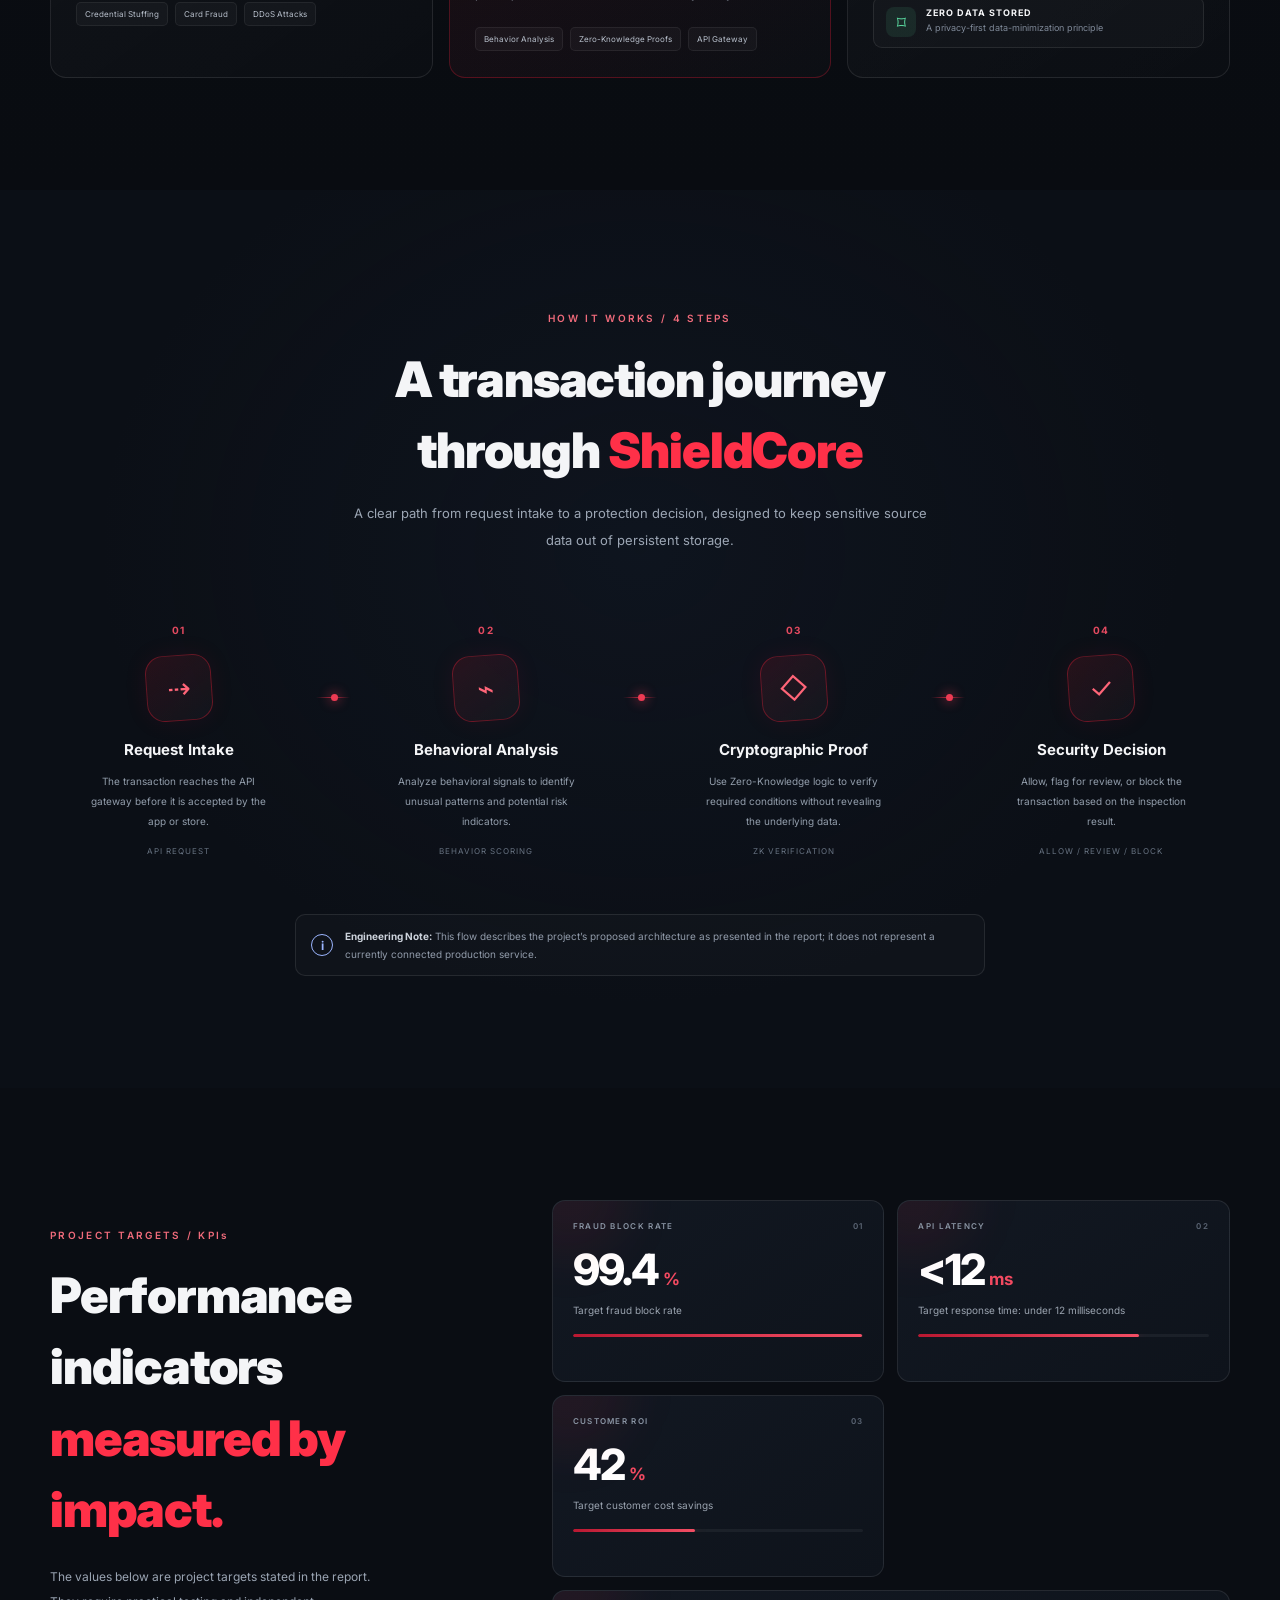
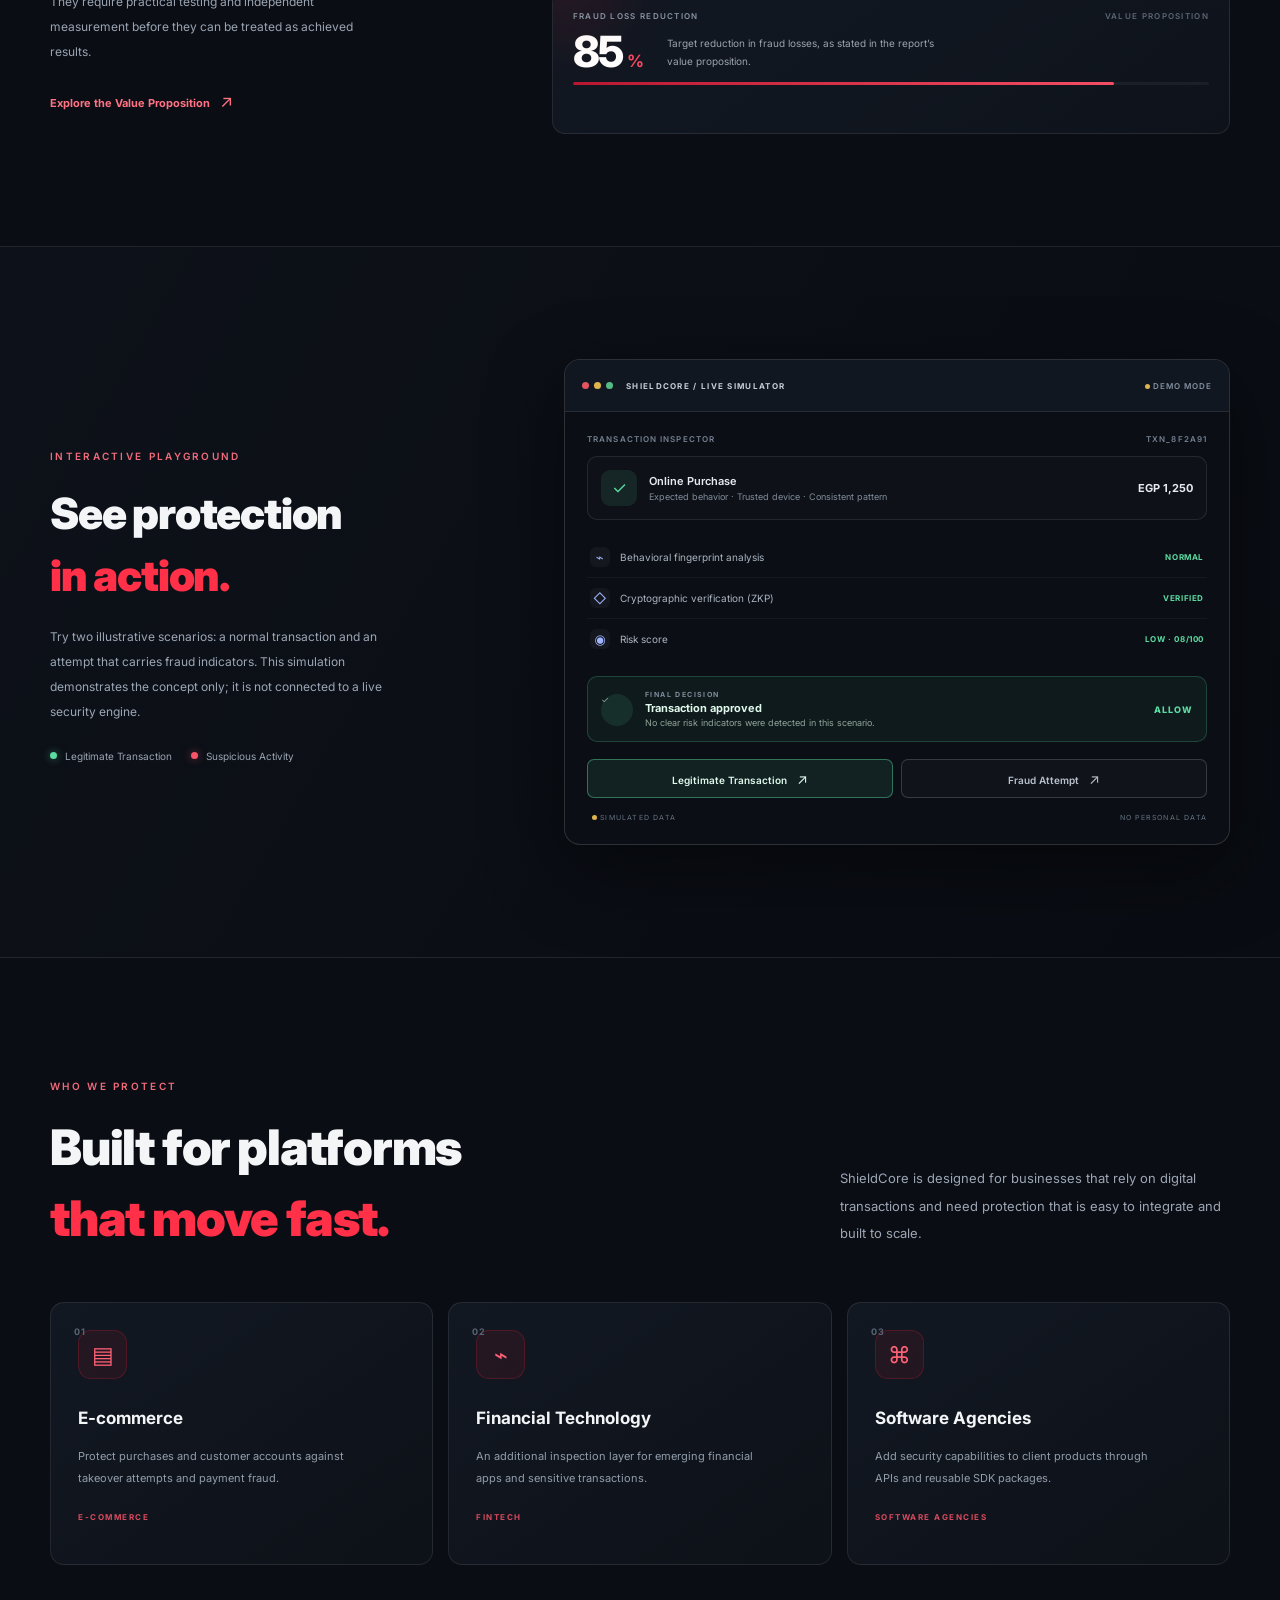
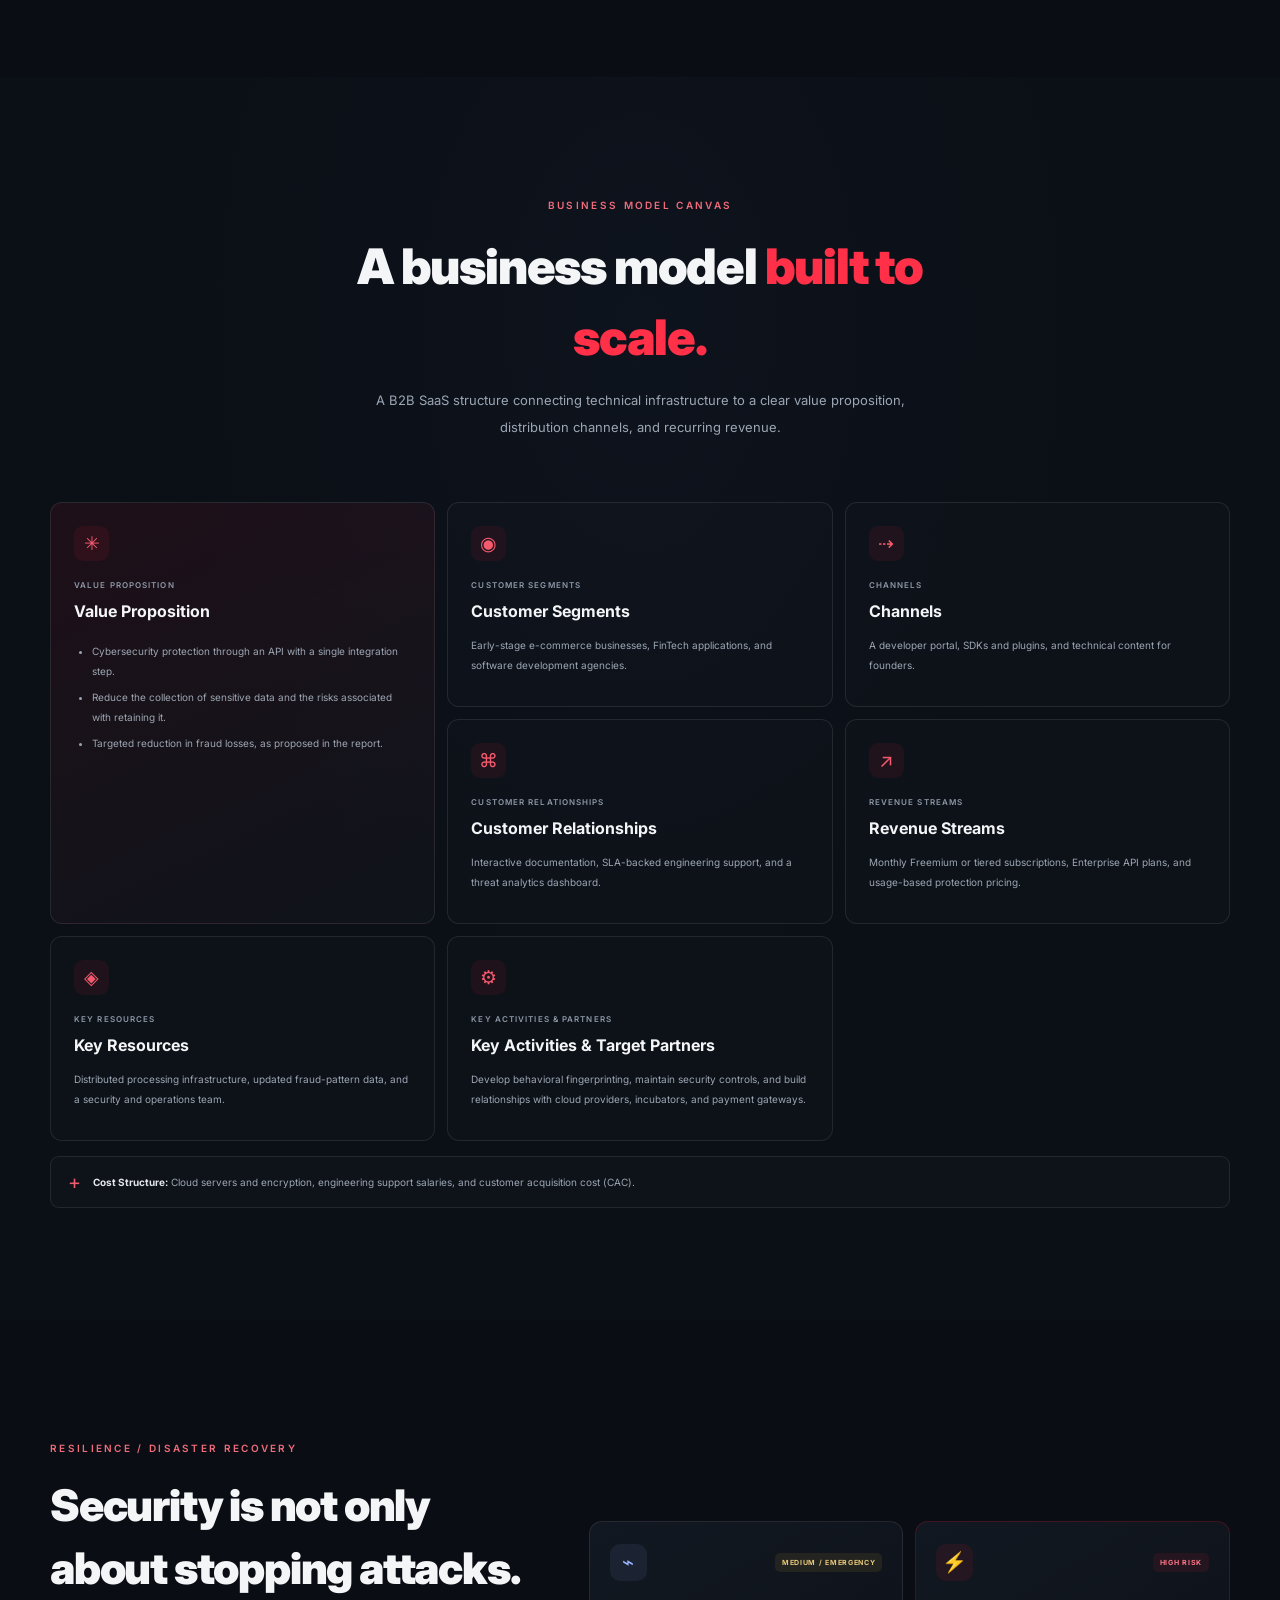
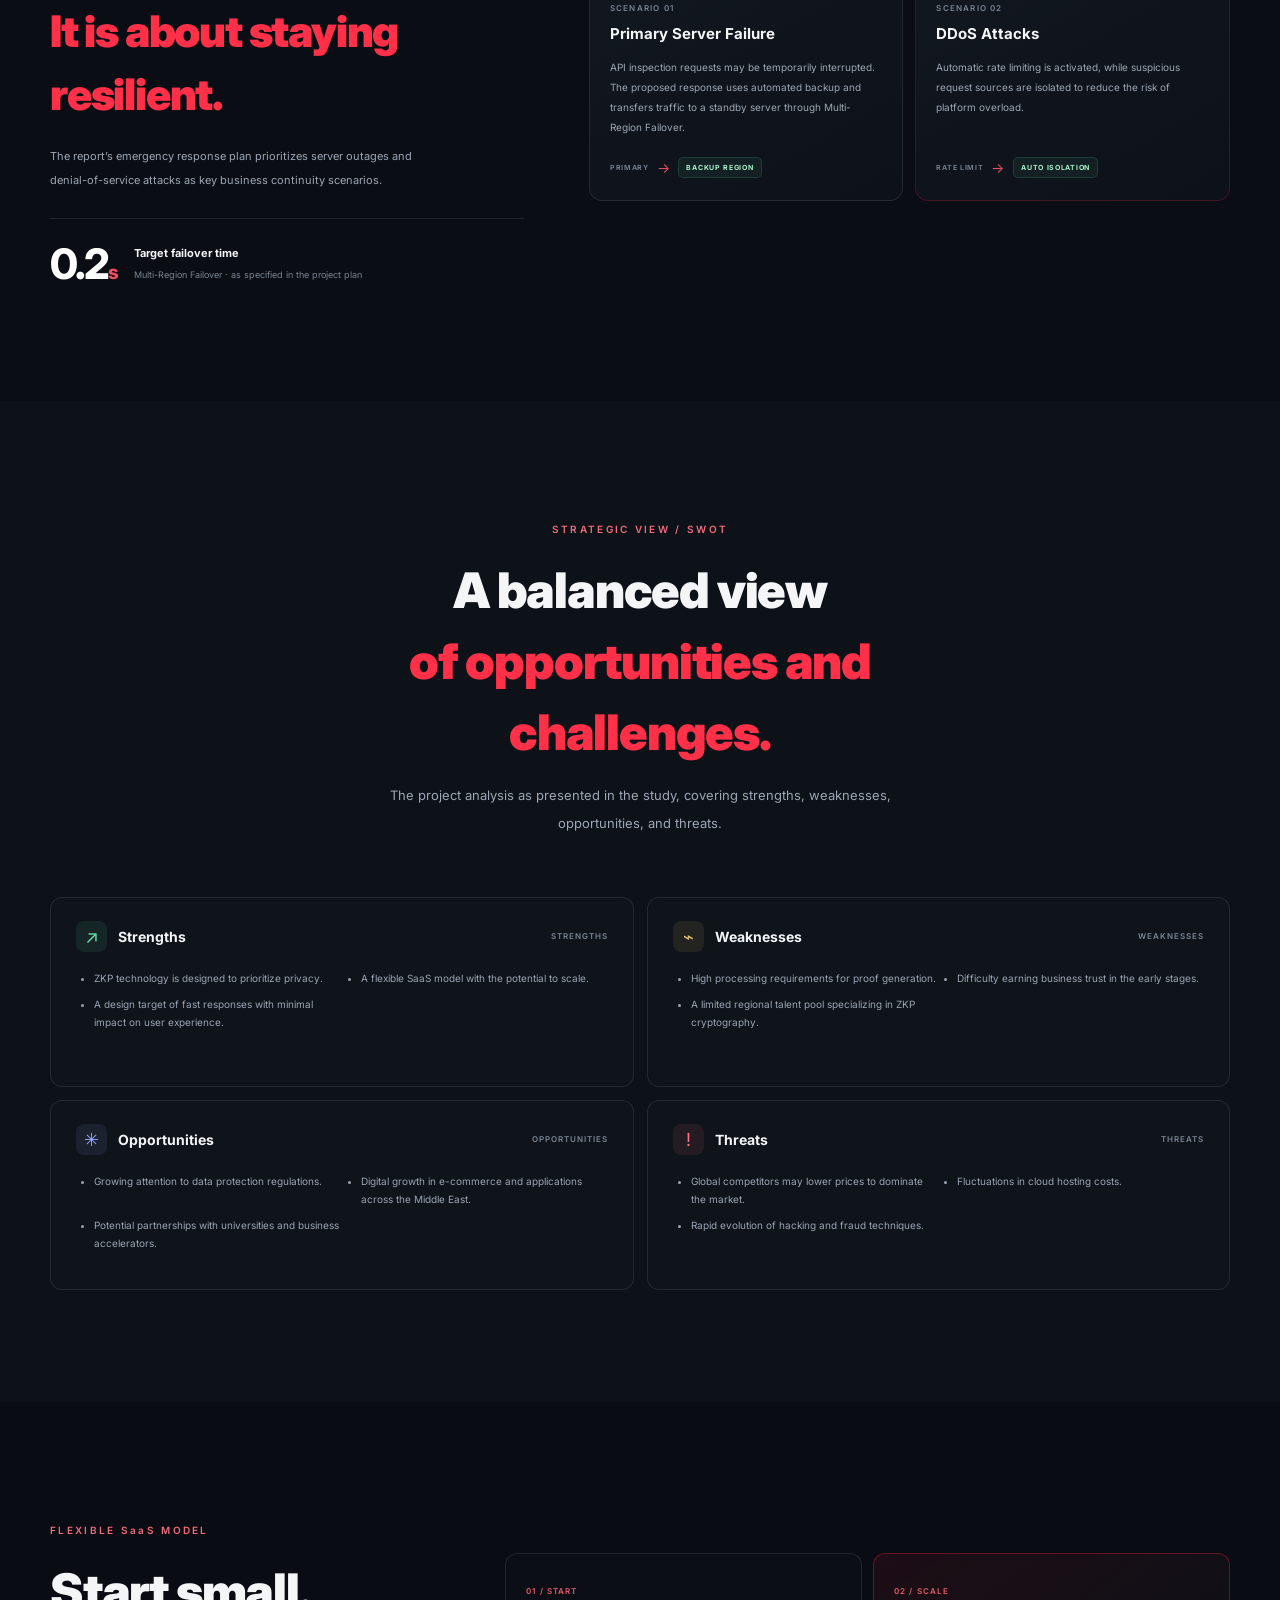
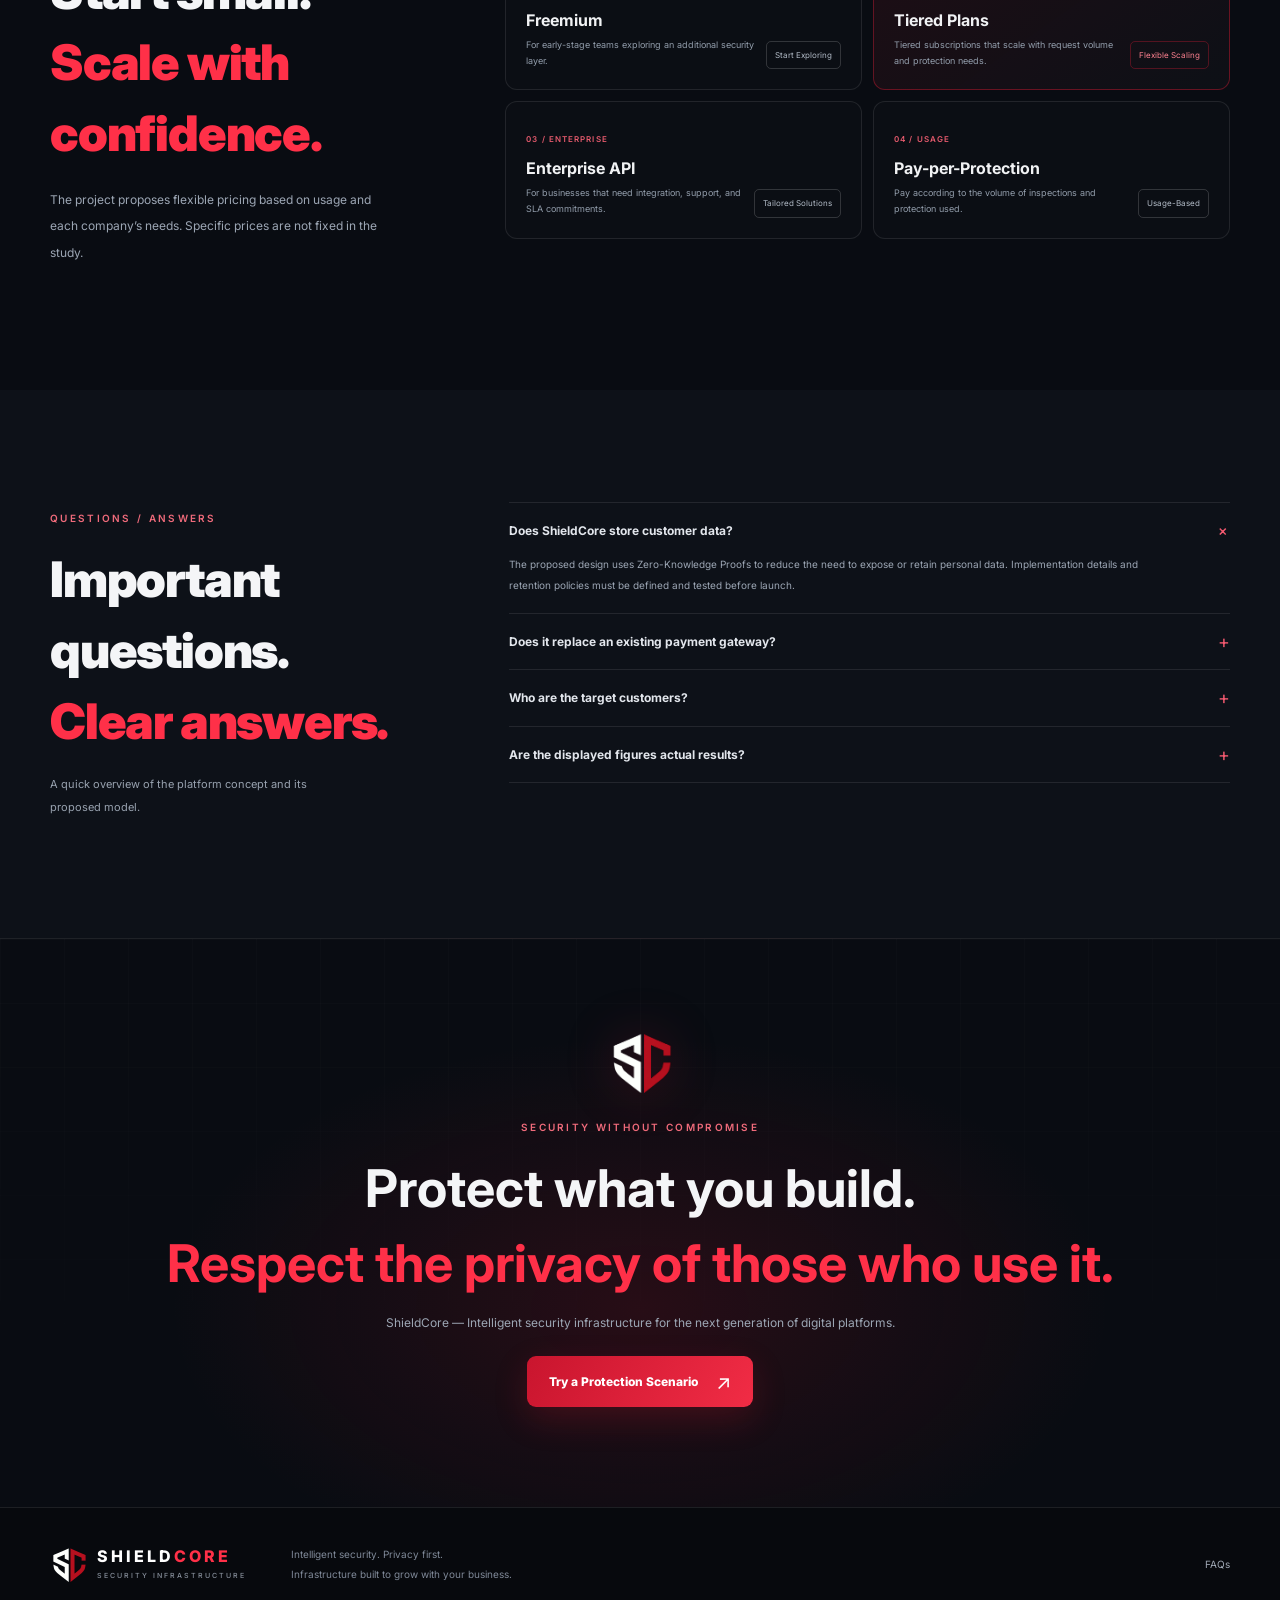
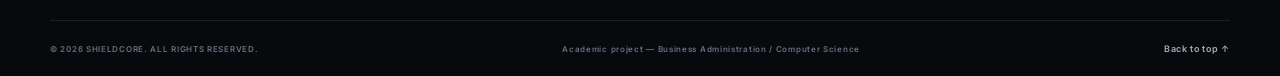
==== commit 020efee4: "Translate the entire ShieldCore website to English" ====
--- a/index.html
+++ b/index.html
@@ -1,18 +1,18 @@
 <!doctype html>
-<html lang="ar" dir="rtl">
+<html lang="en" dir="ltr">
 <head>
   <meta charset="utf-8">
   <meta name="viewport" content="width=device-width, initial-scale=1">
   <meta name="theme-color" content="#07090d">
-  <meta name="description" content="ShieldCore — بوابة API ذكية لمكافحة الاحتيال الرقمي، وتحليل السلوكيات المشبوهة، وحماية الخصوصية بإثباتات المعرفة الصفرية.">
-  <meta property="og:title" content="ShieldCore | الحماية تبدأ من جوهر المعاملة">
-  <meta property="og:description" content="أمان لحظي للمعاملات الرقمية. خصوصية بلا تنازل. بنية B2B API Gateway مصممة للشركات الناشئة والمنصات الرقمية.">
+  <meta name="description" content="ShieldCore — An intelligent API security gateway for digital fraud prevention, behavioral risk analysis, and privacy-preserving verification with Zero-Knowledge Proofs.">
+  <meta property="og:title" content="ShieldCore | Security Starts at the Core of Every Transaction">
+  <meta property="og:description" content="Real-time security for digital transactions. Privacy without compromise. A B2B API Gateway concept designed for startups and digital platforms.">
   <meta property="og:type" content="website">
-  <title>ShieldCore | الحماية تبدأ من جوهر المعاملة</title>
+  <title>ShieldCore | Security Starts at the Core of Every Transaction</title>
   <link rel="icon" type="image/png" href="assets/shieldcore-mark.png">
   <link rel="preconnect" href="https://fonts.googleapis.com">
   <link rel="preconnect" href="https://fonts.gstatic.com" crossorigin>
-  <link href="https://fonts.googleapis.com/css2?family=Cairo:wght@400;500;600;700;800;900&family=Inter:wght@400;500;600;700;800&display=swap" rel="stylesheet">
+  <link href="https://fonts.googleapis.com/css2?family=Inter:wght@400;500;600;700;800;900&display=swap" rel="stylesheet">
   
 </head>
 <body>
@@ -21,19 +21,19 @@
 
   <header class="site-header" id="top">
     <div class="container nav-wrap">
-      <a class="brand" href="#top" aria-label="ShieldCore - الصفحة الرئيسية">
+      <a class="brand" href="#top" aria-label="ShieldCore - Home">
         <img src="assets/shieldcore-mark.png" alt="" class="brand-mark">
         <span class="brand-word">SHIELD<span>CORE</span><small>SECURITY INFRASTRUCTURE</small></span>
       </a>
-      <button class="menu-toggle" id="menuToggle" aria-label="فتح القائمة" aria-expanded="false"><span></span><span></span></button>
-      <nav class="main-nav" id="mainNav" aria-label="التنقل الرئيسي">
-        <a href="#platform">المنصة</a>
-        <a href="#how">كيف تعمل</a>
-        <a href="#industries">القطاعات</a>
-        <a href="#business">نموذج العمل</a>
-        <a href="#resilience">الاستمرارية</a>
+      <button class="menu-toggle" id="menuToggle" aria-label="Open navigation menu" aria-expanded="false"><span></span><span></span></button>
+      <nav class="main-nav" id="mainNav" aria-label="Main navigation">
+        <a href="#platform"Platform</a>
+        <a href="#how"How It Works</a>
+        <a href="#industries"Industries</a>
+        <a href="#business"Business Model</a>
+        <a href="#resilience"Resilience</a>
       </nav>
-      <a class="nav-cta" href="#demo">جرّب المحاكاة <span>↗</span></a>
+      <a class="nav-cta" href="#demo">Try the Demo <span>↗</span></a>
     </div>
   </header>
 
@@ -43,29 +43,29 @@
       <div class="hero-glow glow-one"></div><div class="hero-glow glow-two"></div>
       <div class="container hero-layout">
         <div class="hero-copy reveal">
-          <div class="eyebrow"><span class="pulse-dot"></span> طبقة أمان ذكية للمعاملات الرقمية <b>B2B API</b></div>
-          <h1>الحماية تبدأ من<br><em>جوهر المعاملة.</em></h1>
-          <p class="hero-lead">أوقف الاحتيال قبل أن يتحول إلى خسارة. ShieldCore تمنح منصتك طبقة حماية ذكية تجمع بين تحليل السلوك وإثباتات المعرفة الصفرية، دون التضحية بخصوصية المستخدم.</p>
+          <div class="eyebrow"><span class="pulse-dot"></span> Intelligent security for digital transactions <b>B2B API</b></div>
+          <h1>Security starts at the<br><em>core of every transaction.</em></h1>
+          <p class="hero-lead">Stop fraud before it becomes a loss. ShieldCore adds an intelligent security layer to your platform, combining behavioral analysis with Zero-Knowledge Proofs—without compromising user privacy.</p>
           <div class="hero-actions">
-            <a class="btn btn-primary" href="#demo">استكشف المحاكاة <span>↗</span></a>
-            <a class="btn btn-ghost" href="#platform"><span class="play-icon">▷</span> اكتشف المنصة</a>
+            <a class="btn btn-primary" href="#demo">Explore the Demo <span>↗</span></a>
+            <a class="btn btn-ghost" href="#platform"><span class="play-icon">▷</span> Discover the Platform</a>
           </div>
           <div class="hero-proof">
             <div class="proof-avatars"><i>SC</i><i>API</i><i>ZK</i></div>
-            <div><strong>أمان بدون بيانات شخصية</strong><small>Privacy-first by design</small></div>
+            <div><strong>Security without exposing personal data</strong><small>Privacy-first by design</small></div>
             <div class="proof-divider"></div>
-            <div><strong>مصممة للتوسع</strong><small>Built for growing teams</small></div>
-          </div>
-        </div>
-
-        <div class="hero-visual reveal delay-2" aria-label="تصور بصري لمنظومة ShieldCore">
+            <div><strong>Designed to scale</strong><small>Built for growing teams</small></div>
+          </div>
+        </div>
+
+        <div class="hero-visual reveal delay-2" aria-label="ShieldCore platform visualization">
           <div class="visual-orbit orbit-a"></div><div class="visual-orbit orbit-b"></div>
           <div class="orbit-tag tag-a"><span class="tiny-dot red"></span> BEHAVIOR ENGINE</div>
           <div class="orbit-tag tag-b"><span class="tiny-dot"></span> ZERO-KNOWLEDGE</div>
           <div class="orbit-tag tag-c"><span class="tiny-dot green"></span> REAL-TIME CHECK</div>
           <div class="hero-shield-wrap">
             <div class="shield-ring ring-outer"></div><div class="shield-ring ring-inner"></div>
-            <div class="shield-core"><img src="assets/shieldcore-mark.png" alt="رمز ShieldCore"></div>
+            <div class="shield-core"><img src="assets/shieldcore-mark.png" alt="ShieldCore mark"></div>
             <div class="shield-scan"></div>
           </div>
           <div class="signal signal-1"></div><div class="signal signal-2"></div><div class="signal signal-3"></div>
@@ -75,39 +75,39 @@
       <div class="container hero-bottom"><span>SECURE EVERY REQUEST</span><div class="hero-line"></div><span>PROTECT EVERY IDENTITY</span><div class="hero-line"></div><span>KEEP DATA PRIVATE</span></div>
     </section>
 
-    <section class="signal-strip" aria-label="مميزات المنصة">
+    <section class="signal-strip" aria-label="Platform capabilities">
       <div class="container signal-strip-inner">
-        <span><b>01</b> كشف السلوكيات المشبوهة</span><i></i>
-        <span><b>02</b> إثباتات معرفة صفرية</span><i></i>
-        <span><b>03</b> بوابة API مصغرة</span><i></i>
-        <span><b>04</b> استجابة لحظية</span>
+        <span><b>01</b> Suspicious Behavior Detection</span><i></i>
+        <span><b>02</b> Zero-Knowledge Proofs</span><i></i>
+        <span><b>03</b> Lightweight API Gateway</span><i></i>
+        <span><b>04</b> Real-Time Response</span>
       </div>
     </section>
 
     <section class="section section-problem" id="platform">
       <div class="container">
         <div class="section-heading split-heading reveal">
-          <div><span class="section-kicker">THE CHALLENGE / THE RESPONSE</span><h2>التهديد يتطور.<br><em>ودفاعك يجب أن يسبقه.</em></h2></div>
-          <p>الشركات الرقمية لا تحتاج إلى تعقيد أمني إضافي؛ بل إلى طبقة حماية ذكية تعمل بجانب أنظمتها، وتقلل مخاطر الاحتيال دون تخزين بيانات المستخدمين.</p>
+          <div><span class="section-kicker">THE CHALLENGE / THE RESPONSE</span><h2>Threats evolve.<br><em>Your defense should stay ahead.</em></h2></div>
+          <p>Digital businesses do not need more security complexity. They need an intelligent protection layer that works alongside existing systems and reduces fraud risk while minimizing the storage of user data.</p>
         </div>
         <div class="problem-grid">
           <article class="problem-card reveal">
             <div class="card-topline"><span class="card-index">01 / THREATS</span><span class="card-symbol danger">!</span></div>
-            <h3>هجمات تتخفّى خلف الطلبات الطبيعية</h3>
-            <p>محاولات الاستيلاء على الحسابات، الاحتيال في البطاقات، وهجمات حجب الخدمة قد تبدو كأنها حركة استخدام عادية.</p>
+            <h3>Attacks Hidden in Legitimate-Looking Requests</h3>
+            <p>Account takeover attempts, card fraud, and denial-of-service attacks can be disguised as ordinary user activity.</p>
             <div class="threat-list"><span>Credential Stuffing</span><span>Card Fraud</span><span>DDoS Attacks</span></div>
           </article>
           <article class="problem-card solution-card reveal delay-1">
             <div class="card-topline"><span class="card-index">02 / SHIELDCORE</span><span class="card-symbol safe">✓</span></div>
-            <h3>طبقة حماية واحدة. رؤية أوضح.</h3>
-            <p>بوابة B2B API تفحص نمط المعاملة وتتحقق من سلامتها باستخدام إثباتات تشفيرية، ثم تمرر قرارًا واضحًا إلى نظامك.</p>
+            <h3>One Protection Layer. Clearer Decisions.</h3>
+            <p>The proposed B2B API gateway examines transaction patterns, verifies policy conditions using cryptographic proofs, and returns a clear decision to your system.</p>
             <div class="threat-list"><span>Behavior Analysis</span><span>Zero-Knowledge Proofs</span><span>API Gateway</span></div>
           </article>
           <article class="problem-card reveal delay-2">
             <div class="card-topline"><span class="card-index">03 / PRIVACY</span><span class="card-symbol neutral">◈</span></div>
-            <h3>تحقق من الهوية دون كشفها</h3>
-            <p>الفكرة الأساسية: إثبات أن المعاملة تستوفي شروط التحقق، دون الحاجة إلى الاطلاع على الاسم أو بيانات البطاقة أو الاحتفاظ بها.</p>
-            <div class="privacy-note"><span class="privacy-lock">⌑</span><span><b>ZERO DATA STORED</b><small>مبدأ تصميم يركز على تقليل البيانات</small></span></div>
+            <h3>Verify Identity Without Revealing It</h3>
+            <p>The core idea is to prove that a transaction meets verification requirements without viewing or retaining the user’s name or raw card details.</p>
+            <div class="privacy-note"><span class="privacy-lock">⌑</span><span><b>ZERO DATA STORED</b><small>A privacy-first data-minimization principle</small></span></div>
           </article>
         </div>
       </div>
@@ -117,49 +117,49 @@
       <div class="container">
         <div class="section-heading center-heading reveal">
           <span class="section-kicker">HOW IT WORKS / 4 STEPS</span>
-          <h2>رحلة المعاملة داخل <em>ShieldCore</em></h2>
-          <p>مسار مفهوم من لحظة وصول الطلب إلى اتخاذ قرار الحماية، مع إبقاء البيانات الحساسة خارج نطاق التخزين.</p>
+          <h2>A transaction journey through <em>ShieldCore</em></h2>
+          <p>A clear path from request intake to a protection decision, designed to keep sensitive source data out of persistent storage.</p>
         </div>
         <div class="flow-track">
-          <article class="flow-step reveal"><div class="flow-number">01</div><div class="flow-icon"><span>⇢</span></div><h3>استقبال الطلب</h3><p>تصل المعاملة إلى بوابة API قبل اعتمادها داخل التطبيق أو المتجر.</p><small>API REQUEST</small></article>
+          <article class="flow-step reveal"><div class="flow-number">01</div><div class="flow-icon"><span>⇢</span></div><h3>Request Intake</h3><p>The transaction reaches the API gateway before it is accepted by the app or store.</p><small>API REQUEST</small></article>
           <div class="flow-connector"><span></span></div>
-          <article class="flow-step reveal delay-1"><div class="flow-number">02</div><div class="flow-icon"><span>⌁</span></div><h3>تحليل السلوك</h3><p>فحص البصمة السلوكية واكتشاف الأنماط غير المعتادة ومؤشرات الخطر.</p><small>BEHAVIOR SCORING</small></article>
+          <article class="flow-step reveal delay-1"><div class="flow-number">02</div><div class="flow-icon"><span>⌁</span></div><h3>Behavioral Analysis</h3><p>Analyze behavioral signals to identify unusual patterns and potential risk indicators.</p><small>BEHAVIOR SCORING</small></article>
           <div class="flow-connector"><span></span></div>
-          <article class="flow-step reveal delay-2"><div class="flow-number">03</div><div class="flow-icon"><span>◇</span></div><h3>إثبات تشفيري</h3><p>استخدام منطق Zero-Knowledge للتحقق من الشروط دون كشف البيانات الأصلية.</p><small>ZK VERIFICATION</small></article>
+          <article class="flow-step reveal delay-2"><div class="flow-number">03</div><div class="flow-icon"><span>◇</span></div><h3>Cryptographic Proof</h3><p>Use Zero-Knowledge logic to verify required conditions without revealing the underlying data.</p><small>ZK VERIFICATION</small></article>
           <div class="flow-connector"><span></span></div>
-          <article class="flow-step reveal delay-3"><div class="flow-number">04</div><div class="flow-icon"><span>✓</span></div><h3>قرار الحماية</h3><p>تمرير المعاملة أو وضعها للمراجعة أو منعها وفق نتيجة الفحص.</p><small>ALLOW / REVIEW / BLOCK</small></article>
-        </div>
-        <div class="architecture-note reveal"><div class="note-icon">i</div><p><b>ملاحظة هندسية:</b> هذا المسار يشرح التصور المعماري للمشروع كما ورد في التقرير، وليس وصفًا لخدمة إنتاجية متصلة حاليًا.</p></div>
+          <article class="flow-step reveal delay-3"><div class="flow-number">04</div><div class="flow-icon"><span>✓</span></div><h3>Security Decision</h3><p>Allow, flag for review, or block the transaction based on the inspection result.</p><small>ALLOW / REVIEW / BLOCK</small></article>
+        </div>
+        <div class="architecture-note reveal"><div class="note-icon">i</div><p><b>Engineering Note:</b> This flow describes the project’s proposed architecture as presented in the report; it does not represent a currently connected production service.</p></div>
       </div>
     </section>
 
     <section class="section section-metrics" id="impact">
       <div class="container metrics-shell">
-        <div class="metrics-intro reveal"><span class="section-kicker">PROJECT TARGETS / KPIs</span><h2>مؤشرات أداء<br><em>تُقاس بالأثر.</em></h2><p>القيم التالية هي المستهدفات المذكورة في تقرير المشروع، وتحتاج إلى اختبار عملي وقياس مستقل قبل اعتمادها كنتائج فعلية.</p><a href="#business" class="text-link">افهم نموذج القيمة <span>↗</span></a></div>
+        <div class="metrics-intro reveal"><span class="section-kicker">PROJECT TARGETS / KPIs</span><h2>Performance indicators<br><em>measured by impact.</em></h2><p>The values below are project targets stated in the report. They require practical testing and independent measurement before they can be treated as achieved results.</p><a href="#business" class="text-link">Explore the Value Proposition <span>↗</span></a></div>
         <div class="metrics-grid">
-          <article class="metric-card reveal"><div class="metric-label">FRAUD BLOCK RATE <span>01</span></div><div class="metric-value"><strong data-count="99.4" data-decimals="1">0</strong><small>%</small></div><p>مستهدف منع الاحتيال</p><div class="metric-bar"><i style="--bar:99.4%"></i></div></article>
-          <article class="metric-card reveal delay-1"><div class="metric-label">API LATENCY <span>02</span></div><div class="metric-value"><strong data-count="12" data-prefix="&lt;">0</strong><small>ms</small></div><p>زمن استجابة مستهدف أقل من 12 مللي ثانية</p><div class="metric-bar"><i style="--bar:76%"></i></div></article>
-          <article class="metric-card reveal delay-2"><div class="metric-label">CUSTOMER ROI <span>03</span></div><div class="metric-value"><strong data-count="42">0</strong><small>%</small></div><p>توفير مستهدف في التكاليف</p><div class="metric-bar"><i style="--bar:42%"></i></div></article>
-          <article class="metric-card metric-card-wide reveal delay-3"><div class="metric-label">FRAUD LOSS REDUCTION <span>VALUE PROPOSITION</span></div><div class="metric-wide-content"><div class="metric-value"><strong data-count="85">0</strong><small>%</small></div><p>تخفيض مستهدف لخسائر النصب وفق عرض القيمة في التقرير.</p></div><div class="metric-bar"><i style="--bar:85%"></i></div></article>
+          <article class="metric-card reveal"><div class="metric-label">FRAUD BLOCK RATE <span>01</span></div><div class="metric-value"><strong data-count="99.4" data-decimals="1">0</strong><small>%</small></div><p>Target fraud block rate</p><div class="metric-bar"><i style="--bar:99.4%"></i></div></article>
+          <article class="metric-card reveal delay-1"><div class="metric-label">API LATENCY <span>02</span></div><div class="metric-value"><strong data-count="12" data-prefix="&lt;">0</strong><small>ms</small></div><p>Target response time: under 12 milliseconds</p><div class="metric-bar"><i style="--bar:76%"></i></div></article>
+          <article class="metric-card reveal delay-2"><div class="metric-label">CUSTOMER ROI <span>03</span></div><div class="metric-value"><strong data-count="42">0</strong><small>%</small></div><p>Target customer cost savings</p><div class="metric-bar"><i style="--bar:42%"></i></div></article>
+          <article class="metric-card metric-card-wide reveal delay-3"><div class="metric-label">FRAUD LOSS REDUCTION <span>VALUE PROPOSITION</span></div><div class="metric-wide-content"><div class="metric-value"><strong data-count="85">0</strong><small>%</small></div><p>Target reduction in fraud losses, as stated in the report’s value proposition.</p></div><div class="metric-bar"><i style="--bar:85%"></i></div></article>
         </div>
       </div>
     </section>
 
     <section class="section section-demo" id="demo">
       <div class="container demo-layout">
-        <div class="demo-copy reveal"><span class="section-kicker">INTERACTIVE PLAYGROUND</span><h2>شاهد الحماية<br><em>وهي تتخذ القرار.</em></h2><p>جرّب سيناريوهين توضيحيين: معاملة طبيعية، ومحاولة تحمل مؤشرات احتيال. المحاكاة تشرح الفكرة فقط، ولا تتصل بمحرك أمني حقيقي.</p><div class="demo-legend"><span><i class="legend-dot green"></i> معاملة سليمة</span><span><i class="legend-dot red"></i> نشاط مشبوه</span></div></div>
+        <div class="demo-copy reveal"><span class="section-kicker">INTERACTIVE PLAYGROUND</span><h2>See protection<br><em>in action.</em></h2><p>Try two illustrative scenarios: a normal transaction and an attempt that carries fraud indicators. This simulation demonstrates the concept only; it is not connected to a live security engine.</p><div class="demo-legend"><span><i class="legend-dot green"></i> Legitimate Transaction</span><span><i class="legend-dot red"></i> Suspicious Activity</span></div></div>
         <div class="demo-console reveal delay-1">
           <div class="console-header"><div class="console-title"><span class="console-lights"><i></i><i></i><i></i></span><b>SHIELDCORE / LIVE SIMULATOR</b></div><span class="console-state"><i></i> DEMO MODE</span></div>
           <div class="console-body">
             <div class="console-meta"><span>TRANSACTION INSPECTOR</span><span id="transactionId">TXN_8F2A91</span></div>
-            <div class="transaction-card"><div class="transaction-avatar" id="transactionAvatar">✓</div><div class="transaction-info"><b id="transactionName">عملية شراء إلكترونية</b><small id="transactionDetail">سلوك معتاد · جهاز موثوق · نمط متوافق</small></div><div class="transaction-amount" id="transactionAmount">EGP 1,250</div></div>
+            <div class="transaction-card"><div class="transaction-avatar" id="transactionAvatar">✓</div><div class="transaction-info"><b id="transactionName">Online Purchase</b><small id="transactionDetail">Expected behavior · Trusted device · Consistent pattern</small></div><div class="transaction-amount" id="transactionAmount">EGP 1,250</div></div>
             <div class="analysis-list" id="analysisList">
-              <div class="analysis-row"><span class="analysis-icon">⌁</span><span>تحليل البصمة السلوكية</span><b class="analysis-result good">NORMAL</b></div>
-              <div class="analysis-row"><span class="analysis-icon">◇</span><span>التحقق التشفيري (ZKP)</span><b class="analysis-result good">VERIFIED</b></div>
-              <div class="analysis-row"><span class="analysis-icon">◉</span><span>درجة المخاطر</span><b class="analysis-result good">LOW · 08/100</b></div>
+              <div class="analysis-row"><span class="analysis-icon">⌁</span><span>Behavioral fingerprint analysis</span><b class="analysis-result good">NORMAL</b></div>
+              <div class="analysis-row"><span class="analysis-icon">◇</span><span>Cryptographic verification (ZKP)</span><b class="analysis-result good">VERIFIED</b></div>
+              <div class="analysis-row"><span class="analysis-icon">◉</span><span>Risk score</span><b class="analysis-result good">LOW · 08/100</b></div>
             </div>
-            <div class="decision-panel" id="decisionPanel"><span class="decision-icon">✓</span><div><small>FINAL DECISION</small><b id="decisionTitle">تم السماح بالمعاملة</b><span id="decisionDescription">لا توجد مؤشرات خطر واضحة في هذا السيناريو.</span></div><strong id="decisionBadge">ALLOW</strong></div>
-            <div class="console-actions"><button class="scenario-btn active" data-scenario="safe" type="button">معاملة سليمة <span>↗</span></button><button class="scenario-btn danger-btn" data-scenario="risk" type="button">محاولة احتيال <span>↗</span></button></div>
+            <div class="decision-panel" id="decisionPanel"><span class="decision-icon">✓</span><div><small>FINAL DECISION</small><b id="decisionTitle">Transaction approved</b><span id="decisionDescription">No clear risk indicators were detected in this scenario.</span></div><strong id="decisionBadge">ALLOW</strong></div>
+            <div class="console-actions"><button class="scenario-btn active" data-scenario="safe" type="button">Legitimate Transaction <span>↗</span></button><button class="scenario-btn danger-btn" data-scenario="risk" type="button">Fraud Attempt <span>↗</span></button></div>
             <div class="console-foot"><span><i></i> SIMULATED DATA</span><span>NO PERSONAL DATA</span></div>
           </div>
         </div>
@@ -168,89 +168,89 @@
 
     <section class="section section-industries" id="industries">
       <div class="container">
-        <div class="section-heading split-heading reveal"><div><span class="section-kicker">WHO WE PROTECT</span><h2>مبنية لمنصات<br><em>تتحرك بسرعة.</em></h2></div><p>يركز نموذج ShieldCore على الشركات التي تعتمد على المعاملات الرقمية وتحتاج إلى حماية قابلة للدمج والتوسع.</p></div>
+        <div class="section-heading split-heading reveal"><div><span class="section-kicker">WHO WE PROTECT</span><h2>Built for platforms<br><em>that move fast.</em></h2></div><p>ShieldCore is designed for businesses that rely on digital transactions and need protection that is easy to integrate and built to scale.</p></div>
         <div class="industry-grid">
-          <article class="industry-card reveal"><div class="industry-number">01</div><div class="industry-icon">▤</div><h3>التجارة الإلكترونية</h3><p>حماية عمليات الشراء والحسابات من محاولات الاستيلاء والاحتيال في المدفوعات.</p><span>E-COMMERCE</span></article>
-          <article class="industry-card reveal delay-1"><div class="industry-number">02</div><div class="industry-icon">⌁</div><h3>التكنولوجيا المالية</h3><p>طبقة فحص إضافية للتطبيقات المالية المصغرة والمعاملات الحساسة.</p><span>FINTECH</span></article>
-          <article class="industry-card reveal delay-2"><div class="industry-number">03</div><div class="industry-icon">⌘</div><h3>شركات البرمجيات</h3><p>إضافة قدرات الأمان إلى منتجات العملاء عبر API وحزم SDK قابلة لإعادة الاستخدام.</p><span>SOFTWARE AGENCIES</span></article>
+          <article class="industry-card reveal"><div class="industry-number">01</div><div class="industry-icon">▤</div><h3>E-commerce</h3><p>Protect purchases and customer accounts against takeover attempts and payment fraud.</p><span>E-COMMERCE</span></article>
+          <article class="industry-card reveal delay-1"><div class="industry-number">02</div><div class="industry-icon">⌁</div><h3>Financial Technology</h3><p>An additional inspection layer for emerging financial apps and sensitive transactions.</p><span>FINTECH</span></article>
+          <article class="industry-card reveal delay-2"><div class="industry-number">03</div><div class="industry-icon">⌘</div><h3>Software Agencies</h3><p>Add security capabilities to client products through APIs and reusable SDK packages.</p><span>SOFTWARE AGENCIES</span></article>
         </div>
       </div>
     </section>
 
     <section class="section section-business" id="business">
       <div class="container">
-        <div class="section-heading center-heading reveal"><span class="section-kicker">BUSINESS MODEL CANVAS</span><h2>نموذج عمل <em>قابل للنمو.</em></h2><p>هيكل B2B SaaS يربط البنية التقنية بعرض قيمة واضح وقنوات توزيع وإيرادات متكررة.</p></div>
+        <div class="section-heading center-heading reveal"><span class="section-kicker">BUSINESS MODEL CANVAS</span><h2>A business model <em>built to scale.</em></h2><p>A B2B SaaS structure connecting technical infrastructure to a clear value proposition, distribution channels, and recurring revenue.</p></div>
         <div class="business-grid">
-          <article class="business-card large-card reveal"><span class="business-icon">✳</span><small>VALUE PROPOSITION</small><h3>القيمة المضافة</h3><ul><li>حماية سيبرانية عبر API في سطر برمجي واحد.</li><li>تقليل جمع البيانات الحساسة ومخاطر الاحتفاظ بها.</li><li>خفض خسائر الاحتيال المستهدفة وفق التقرير.</li></ul></article>
-          <article class="business-card reveal delay-1"><span class="business-icon">◉</span><small>CUSTOMER SEGMENTS</small><h3>شرائح العملاء</h3><p>متاجر إلكترونية ناشئة، تطبيقات FinTech، وشركات تطوير البرمجيات.</p></article>
-          <article class="business-card reveal delay-2"><span class="business-icon">⇢</span><small>CHANNELS</small><h3>قنوات التوزيع</h3><p>بوابة المطورين، SDKs وPlugins، ومحتوى تقني موجه للمؤسسين.</p></article>
-          <article class="business-card reveal"><span class="business-icon">⌘</span><small>CUSTOMER RELATIONSHIPS</small><h3>علاقات العملاء</h3><p>توثيق تفاعلي، دعم هندسي باتفاقيات SLA، ولوحة تحكم لتحليل التهديدات.</p></article>
-          <article class="business-card reveal delay-1"><span class="business-icon">↗</span><small>REVENUE STREAMS</small><h3>مصادر الإيرادات</h3><p>اشتراكات شهرية Freemium/Tiered، خطط Enterprise API، والدفع حسب حجم الحماية.</p></article>
-          <article class="business-card reveal delay-2"><span class="business-icon">◈</span><small>KEY RESOURCES</small><h3>الموارد الرئيسية</h3><p>خوادم معالجة موزعة، قواعد أنماط احتيال محدثة، وفريق أمن وتشغيل.</p></article>
-          <article class="business-card reveal"><span class="business-icon">⚙</span><small>KEY ACTIVITIES & PARTNERS</small><h3>التشغيل والشراكات المستهدفة</h3><p>تطوير البصمة السلوكية، تحديث الأمان، وبناء علاقات مع مزودي السحابة والحاضنات وبوابات الدفع.</p></article>
-        </div>
-        <div class="business-footnote reveal"><span>+</span><p><b>هيكل التكاليف:</b> الخوادم والتشفير السحابي، رواتب الدعم الهندسي، وتكلفة اكتساب العملاء (CAC).</p></div>
+          <article class="business-card large-card reveal"><span class="business-icon">✳</span><small>VALUE PROPOSITION</small><h3>Value Proposition</h3><ul><li>Cybersecurity protection through an API with a single integration step.</li><li>Reduce the collection of sensitive data and the risks associated with retaining it.</li><li>Targeted reduction in fraud losses, as proposed in the report.</li></ul></article>
+          <article class="business-card reveal delay-1"><span class="business-icon">◉</span><small>CUSTOMER SEGMENTS</small><h3>Customer Segments</h3><p>Early-stage e-commerce businesses, FinTech applications, and software development agencies.</p></article>
+          <article class="business-card reveal delay-2"><span class="business-icon">⇢</span><small>CHANNELS</small><h3>Channels</h3><p>A developer portal, SDKs and plugins, and technical content for founders.</p></article>
+          <article class="business-card reveal"><span class="business-icon">⌘</span><small>CUSTOMER RELATIONSHIPS</small><h3>Customer Relationships</h3><p>Interactive documentation, SLA-backed engineering support, and a threat analytics dashboard.</p></article>
+          <article class="business-card reveal delay-1"><span class="business-icon">↗</span><small>REVENUE STREAMS</small><h3>Revenue Streams</h3><p>Monthly Freemium or tiered subscriptions, Enterprise API plans, and usage-based protection pricing.</p></article>
+          <article class="business-card reveal delay-2"><span class="business-icon">◈</span><small>KEY RESOURCES</small><h3>Key Resources</h3><p>Distributed processing infrastructure, updated fraud-pattern data, and a security and operations team.</p></article>
+          <article class="business-card reveal"><span class="business-icon">⚙</span><small>KEY ACTIVITIES & PARTNERS</small><h3>Key Activities & Target Partners</h3><p>Develop behavioral fingerprinting, maintain security controls, and build relationships with cloud providers, incubators, and payment gateways.</p></article>
+        </div>
+        <div class="business-footnote reveal"><span>+</span><p><b>Cost Structure:</b> Cloud servers and encryption, engineering support salaries, and customer acquisition cost (CAC).</p></div>
       </div>
     </section>
 
     <section class="section section-resilience" id="resilience">
       <div class="container resilience-layout">
-        <div class="resilience-copy reveal"><span class="section-kicker">RESILIENCE / DISASTER RECOVERY</span><h2>الأمان ليس منع الهجوم فقط.<br><em>بل الاستمرار بعده.</em></h2><p>خطة الاستجابة للطوارئ في التقرير تضع سيناريوهات انقطاع الخادم وهجمات حجب الخدمة ضمن أولويات استمرارية المنصة.</p><div class="resilience-stat"><strong>0.2<span>s</span></strong><div><b>هدف التحويل للخادم البديل</b><small>Multi-Region Failover · حسب خطة المشروع</small></div></div></div>
+        <div class="resilience-copy reveal"><span class="section-kicker">RESILIENCE / DISASTER RECOVERY</span><h2>Security is not only about stopping attacks.<br><em>It is about staying resilient.</em></h2><p>The report’s emergency response plan prioritizes server outages and denial-of-service attacks as key business continuity scenarios.</p><div class="resilience-stat"><strong>0.2<span>s</span></strong><div><b>Target failover time</b><small>Multi-Region Failover · as specified in the project plan</small></div></div></div>
         <div class="resilience-cards">
-          <article class="recovery-card reveal delay-1"><div class="recovery-top"><span class="recovery-icon">⌁</span><span class="severity medium">MEDIUM / EMERGENCY</span></div><small>SCENARIO 01</small><h3>توقف الخادم الرئيسي</h3><p>قد تتوقف طلبات فحص API مؤقتًا. تستجيب الخطة بنسخ احتياطي تلقائي وتحويل العمل إلى خادم بديل عبر Multi-Region Failover.</p><div class="recovery-flow"><span>PRIMARY</span><i>→</i><span class="active-node">BACKUP REGION</span></div></article>
-          <article class="recovery-card recovery-danger reveal delay-2"><div class="recovery-top"><span class="recovery-icon">⚡</span><span class="severity high">HIGH RISK</span></div><small>SCENARIO 02</small><h3>هجمات حجب الخدمة DDoS</h3><p>تُفعّل محددات المعدل تلقائيًا (Rate Limiting)، مع عزل مصادر الطلبات المشبوهة للحد من إغراق المنصة.</p><div class="recovery-flow"><span>RATE LIMIT</span><i>→</i><span class="active-node">AUTO ISOLATION</span></div></article>
+          <article class="recovery-card reveal delay-1"><div class="recovery-top"><span class="recovery-icon">⌁</span><span class="severity medium">MEDIUM / EMERGENCY</span></div><small>SCENARIO 01</small><h3>Primary Server Failure</h3><p>API inspection requests may be temporarily interrupted. The proposed response uses automated backup and transfers traffic to a standby server through Multi-Region Failover.</p><div class="recovery-flow"><span>PRIMARY</span><i>→</i><span class="active-node">BACKUP REGION</span></div></article>
+          <article class="recovery-card recovery-danger reveal delay-2"><div class="recovery-top"><span class="recovery-icon">⚡</span><span class="severity high">HIGH RISK</span></div><small>SCENARIO 02</small><h3>DDoS Attacks</h3><p>Automatic rate limiting is activated, while suspicious request sources are isolated to reduce the risk of platform overload.</p><div class="recovery-flow"><span>RATE LIMIT</span><i>→</i><span class="active-node">AUTO ISOLATION</span></div></article>
         </div>
       </div>
     </section>
 
     <section class="section section-swot" id="strategy">
       <div class="container">
-        <div class="section-heading center-heading reveal"><span class="section-kicker">STRATEGIC VIEW / SWOT</span><h2>رؤية متوازنة<br><em>للفرص والتحديات.</em></h2><p>تحليل المشروع كما ورد في الدراسة، مع عرض نقاط القوة والضعف والفرص والتهديدات.</p></div>
+        <div class="section-heading center-heading reveal"><span class="section-kicker">STRATEGIC VIEW / SWOT</span><h2>A balanced view<br><em>of opportunities and challenges.</em></h2><p>The project analysis as presented in the study, covering strengths, weaknesses, opportunities, and threats.</p></div>
         <div class="swot-grid">
-          <article class="swot-card strength reveal"><div class="swot-title"><span>↗</span><b>نقاط القوة</b><small>STRENGTHS</small></div><ul><li>تقنية ZKP تركز على حماية الخصوصية.</li><li>مرونة نموذج SaaS وقابلية التوسع.</li><li>تصميم يستهدف استجابة سريعة لا تؤثر على تجربة المستخدم.</li></ul></article>
-          <article class="swot-card weakness reveal delay-1"><div class="swot-title"><span>⌁</span><b>نقاط الضعف</b><small>WEAKNESSES</small></div><ul><li>الحاجة إلى قدرة معالجة مرتفعة لتوليد الإثباتات.</li><li>صعوبة كسب ثقة الشركات في المراحل الأولى.</li><li>محدودية الكوادر المتخصصة في تشفير ZKP بالمنطقة.</li></ul></article>
-          <article class="swot-card opportunity reveal delay-2"><div class="swot-title"><span>✳</span><b>الفرص المتاحة</b><small>OPPORTUNITIES</small></div><ul><li>الاهتمام المتزايد بقوانين حماية البيانات.</li><li>النمو الرقمي في المتاجر والتطبيقات بالشرق الأوسط.</li><li>إمكانية الشراكة مع الجامعات ومسرعات الأعمال.</li></ul></article>
-          <article class="swot-card threat reveal delay-3"><div class="swot-title"><span>!</span><b>التهديدات</b><small>THREATS</small></div><ul><li>خفض الشركات العالمية لأسعارها لاحتكار السوق.</li><li>تقلب تكاليف الاستضافة السحابية.</li><li>التطور السريع لأساليب الاختراق والاحتيال.</li></ul></article>
+          <article class="swot-card strength reveal"><div class="swot-title"><span>↗</span><b>Strengths</b><small>STRENGTHS</small></div><ul><li>ZKP technology is designed to prioritize privacy.</li><li>A flexible SaaS model with the potential to scale.</li><li>A design target of fast responses with minimal impact on user experience.</li></ul></article>
+          <article class="swot-card weakness reveal delay-1"><div class="swot-title"><span>⌁</span><b>Weaknesses</b><small>WEAKNESSES</small></div><ul><li>High processing requirements for proof generation.</li><li>Difficulty earning business trust in the early stages.</li><li>A limited regional talent pool specializing in ZKP cryptography.</li></ul></article>
+          <article class="swot-card opportunity reveal delay-2"><div class="swot-title"><span>✳</span><b>Opportunities</b><small>OPPORTUNITIES</small></div><ul><li>Growing attention to data protection regulations.</li><li>Digital growth in e-commerce and applications across the Middle East.</li><li>Potential partnerships with universities and business accelerators.</li></ul></article>
+          <article class="swot-card threat reveal delay-3"><div class="swot-title"><span>!</span><b>Threats</b><small>THREATS</small></div><ul><li>Global competitors may lower prices to dominate the market.</li><li>Fluctuations in cloud hosting costs.</li><li>Rapid evolution of hacking and fraud techniques.</li></ul></article>
         </div>
       </div>
     </section>
 
     <section class="section section-pricing" id="pricing">
       <div class="container pricing-layout">
-        <div class="pricing-copy reveal"><span class="section-kicker">FLEXIBLE SaaS MODEL</span><h2>ابدأ صغيرًا.<br><em>وتوسّع بأمان.</em></h2><p>يقترح نموذج المشروع تسعيرًا مرنًا يتناسب مع حجم الاستخدام واحتياج كل شركة، دون تثبيت أسعار غير محددة في الدراسة.</p></div>
+        <div class="pricing-copy reveal"><span class="section-kicker">FLEXIBLE SaaS MODEL</span><h2>Start small.<br><em>Scale with confidence.</em></h2><p>The project proposes flexible pricing based on usage and each company’s needs. Specific prices are not fixed in the study.</p></div>
         <div class="pricing-options">
-          <article class="pricing-card reveal"><div><small>01 / START</small><h3>Freemium</h3><p>للفِرق الناشئة التي تريد استكشاف طبقة الحماية.</p></div><span class="pricing-tag">ابدأ التجربة</span></article>
-          <article class="pricing-card featured-price reveal delay-1"><div><small>02 / SCALE</small><h3>Tiered Plans</h3><p>اشتراكات متدرجة تنمو مع عدد الطلبات وحجم الحماية.</p></div><span class="pricing-tag">مرونة في النمو</span></article>
-          <article class="pricing-card reveal delay-2"><div><small>03 / ENTERPRISE</small><h3>Enterprise API</h3><p>خطة للشركات التي تحتاج إلى تكامل ودعم واتفاقيات SLA.</p></div><span class="pricing-tag">حلول مخصصة</span></article>
-          <article class="pricing-card reveal delay-3"><div><small>04 / USAGE</small><h3>Pay-per-Protection</h3><p>الدفع وفق حجم عمليات الفحص والحماية المستخدمة.</p></div><span class="pricing-tag">حسب الاستخدام</span></article>
+          <article class="pricing-card reveal"><div><small>01 / START</small><h3>Freemium</h3><p>For early-stage teams exploring an additional security layer.</p></div><span class="pricing-tag">Start Exploring</span></article>
+          <article class="pricing-card featured-price reveal delay-1"><div><small>02 / SCALE</small><h3>Tiered Plans</h3><p>Tiered subscriptions that scale with request volume and protection needs.</p></div><span class="pricing-tag">Flexible Scaling</span></article>
+          <article class="pricing-card reveal delay-2"><div><small>03 / ENTERPRISE</small><h3>Enterprise API</h3><p>For businesses that need integration, support, and SLA commitments.</p></div><span class="pricing-tag">Tailored Solutions</span></article>
+          <article class="pricing-card reveal delay-3"><div><small>04 / USAGE</small><h3>Pay-per-Protection</h3><p>Pay according to the volume of inspections and protection used.</p></div><span class="pricing-tag">Usage-Based</span></article>
         </div>
       </div>
     </section>
 
     <section class="section section-faq" id="faq">
       <div class="container faq-layout">
-        <div class="section-heading reveal"><span class="section-kicker">QUESTIONS / ANSWERS</span><h2>أسئلة مهمة.<br><em>إجابات مباشرة.</em></h2><p>ملخص سريع لفكرة المنصة وطبيعة النموذج المقترح.</p></div>
+        <div class="section-heading reveal"><span class="section-kicker">QUESTIONS / ANSWERS</span><h2>Important questions.<br><em>Clear answers.</em></h2><p>A quick overview of the platform concept and its proposed model.</p></div>
         <div class="faq-list reveal delay-1">
-          <details open><summary>هل ShieldCore تخزن بيانات العملاء؟<span>+</span></summary><p>التصميم المقترح يعتمد على إثباتات المعرفة الصفرية لتقليل الحاجة إلى كشف البيانات الشخصية أو الاحتفاظ بها. تفاصيل التنفيذ وسياسة الاحتفاظ يجب تحديدها واختبارها قبل الإطلاق.</p></details>
-          <details><summary>هل تستبدل بوابة الدفع الحالية؟<span>+</span></summary><p>لا. الفكرة هي إضافة طبقة فحص عبر API بجانب النظام القائم، ويمكن تصميم التكامل مع مزودي الدفع والمنصات المستخدمة لدى العميل.</p></details>
-          <details><summary>من العملاء المستهدفون؟<span>+</span></summary><p>المتاجر الإلكترونية الناشئة، تطبيقات الخدمات المالية المصغرة، وشركات تطوير البرمجيات التي تقدم حلولًا لعملائها.</p></details>
-          <details><summary>هل الأرقام المعروضة نتائج فعلية؟<span>+</span></summary><p>لا. الأرقام المعروضة هي مستهدفات ومؤشرات مقترحة في تقرير المشروع، وليست نتائج منشورة لاختبارات تشغيلية أو اعتمادًا أمنيًا.</p></details>
+          <details open><summary>Does ShieldCore store customer data?<span>+</span></summary><p>The proposed design uses Zero-Knowledge Proofs to reduce the need to expose or retain personal data. Implementation details and retention policies must be defined and tested before launch.</p></details>
+          <details><summary>Does it replace an existing payment gateway?<span>+</span></summary><p>No. The concept adds an API inspection layer alongside existing systems. Integrations can be designed for the payment providers and platforms already used by each customer.</p></details>
+          <details><summary>Who are the target customers?<span>+</span></summary><p>Start-up e-commerce businesses, emerging financial services apps, and software agencies building solutions for their clients.</p></details>
+          <details><summary>Are the displayed figures actual results?<span>+</span></summary><p>No. The displayed figures are targets and proposed indicators from the project report. They are not published results from operational testing or a security certification.</p></details>
         </div>
       </div>
     </section>
 
     <section class="closing-cta">
-      <div class="cta-grid"></div><div class="container closing-inner reveal"><img src="assets/shieldcore-mark.png" alt="" class="closing-mark"><span class="section-kicker">SECURITY WITHOUT COMPROMISE</span><h2>احمِ ما تبنيه.<br><em>واحترم خصوصية من يستخدمه.</em></h2><p>ShieldCore — طبقة أمان ذكية للجيل القادم من المنصات الرقمية.</p><a href="#demo" class="btn btn-primary">جرّب سيناريو الحماية <span>↗</span></a></div>
+      <div class="cta-grid"></div><div class="container closing-inner reveal"><img src="assets/shieldcore-mark.png" alt="" class="closing-mark"><span class="section-kicker">SECURITY WITHOUT COMPROMISE</span><h2>Protect what you build.<br><em>Respect the privacy of those who use it.</em></h2><p>ShieldCore — Intelligent security infrastructure for the next generation of digital platforms.</p><a href="#demo" class="btn btn-primary">Try a Protection Scenario <span>↗</span></a></div>
     </section>
   </main>
 
   <footer class="site-footer">
     <div class="container footer-main">
       <a class="brand footer-brand" href="#top"><img src="assets/shieldcore-mark.png" alt="" class="brand-mark"><span class="brand-word">SHIELD<span>CORE</span><small>SECURITY INFRASTRUCTURE</small></span></a>
-      <p>حماية ذكية. خصوصية أولًا.<br>بنية تقنية مصممة لتكبر مع أعمالك.</p>
-      <div class="footer-links"><a href="#platform">المنصة</a><a href="#how">كيف تعمل</a><a href="#business">نموذج العمل</a><a href="#faq">الأسئلة الشائعة</a></div>
+      <p>Intelligent security. Privacy first.<br>Infrastructure built to grow with your business.</p>
+      <div class="footer-links"><a href="#platform"Platform</a><a href="#how"How It Works</a><a href="#business"Business Model</a><a href="#faq">FAQs</a></div>
     </div>
-    <div class="container footer-bottom"><span>© <span id="currentYear">2026</span> SHIELDCORE. ALL RIGHTS RESERVED.</span><span>مشروع أكاديمي — إدارة الأعمال / علوم الحاسب</span><a href="#top">العودة للأعلى ↑</a></div>
+    <div class="container footer-bottom"><span>© <span id="currentYear">2026</span> SHIELDCORE. ALL RIGHTS RESERVED.</span><span>Academic project — Business Administration / Computer Science</span><a href="#top">Back to top ↑</a></div>
   </footer>
 
   <div class="toast" id="toast" role="status" aria-live="polite"></div>
